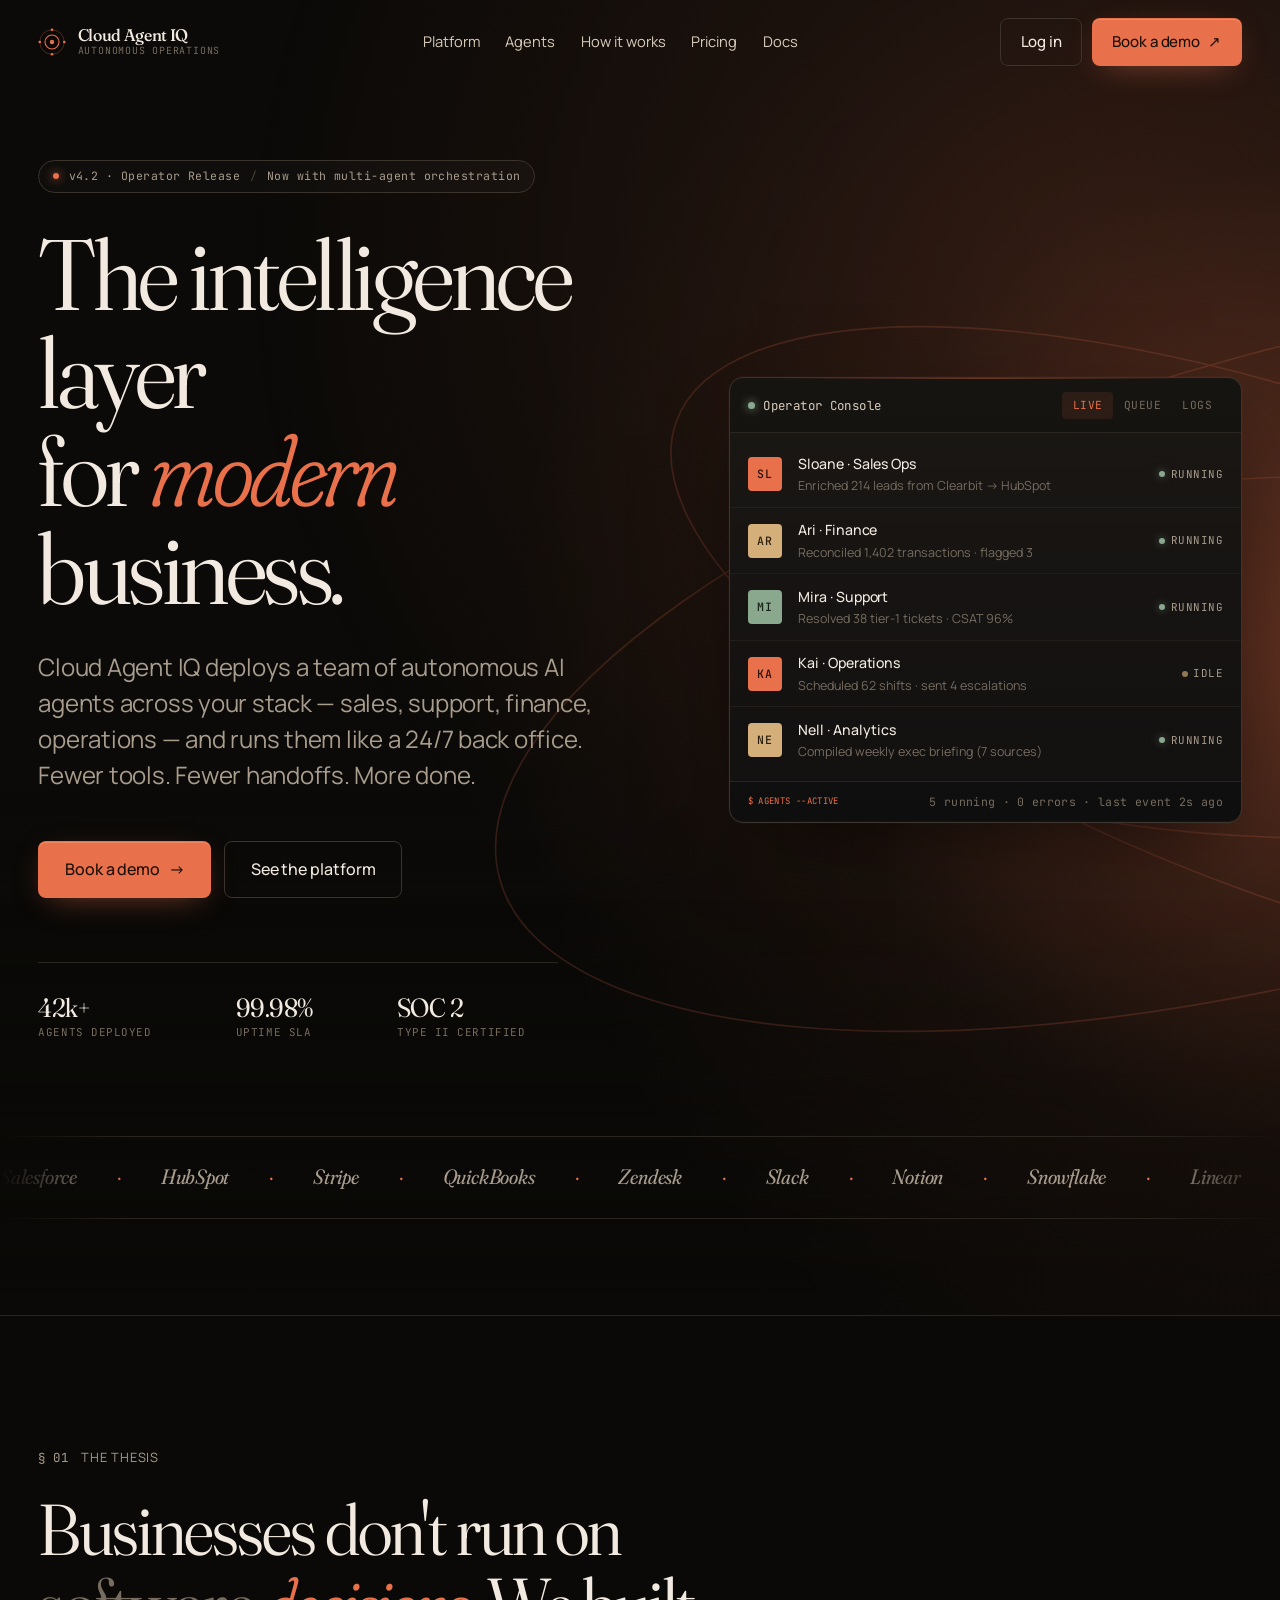
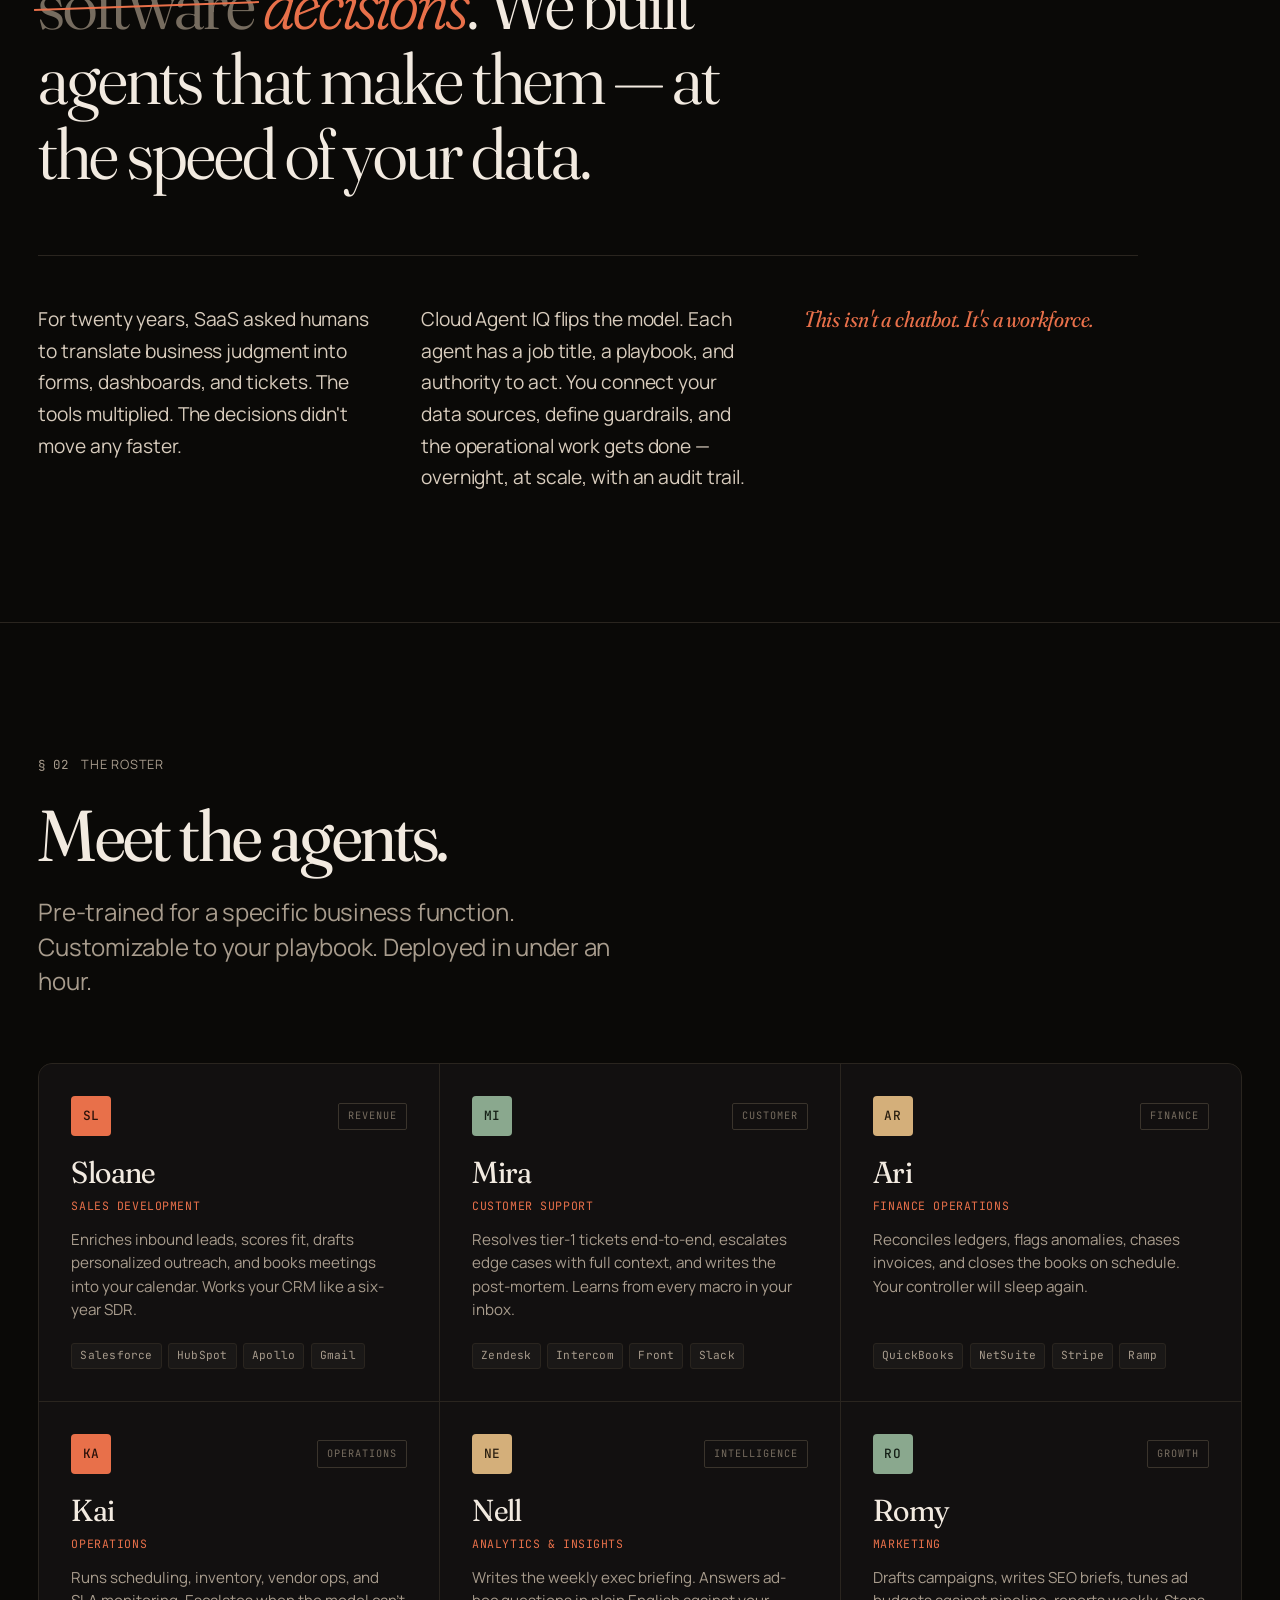
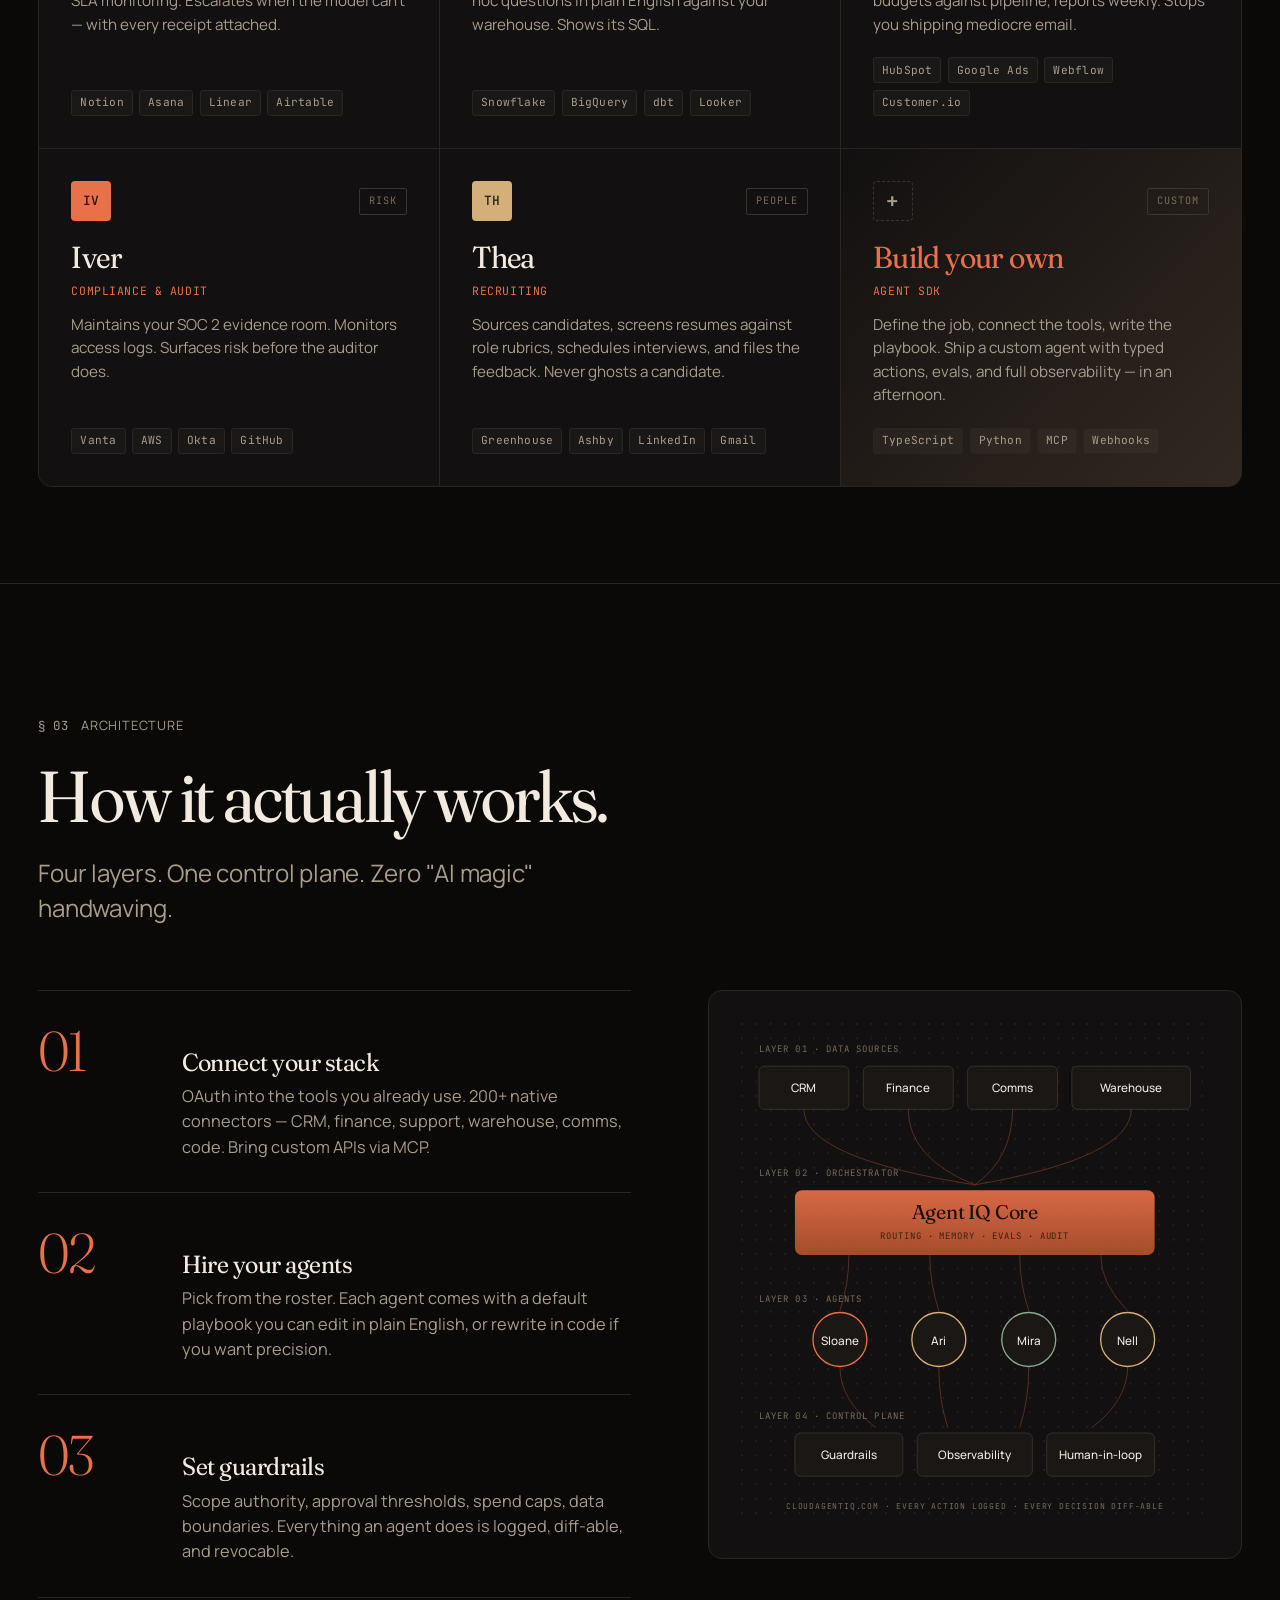
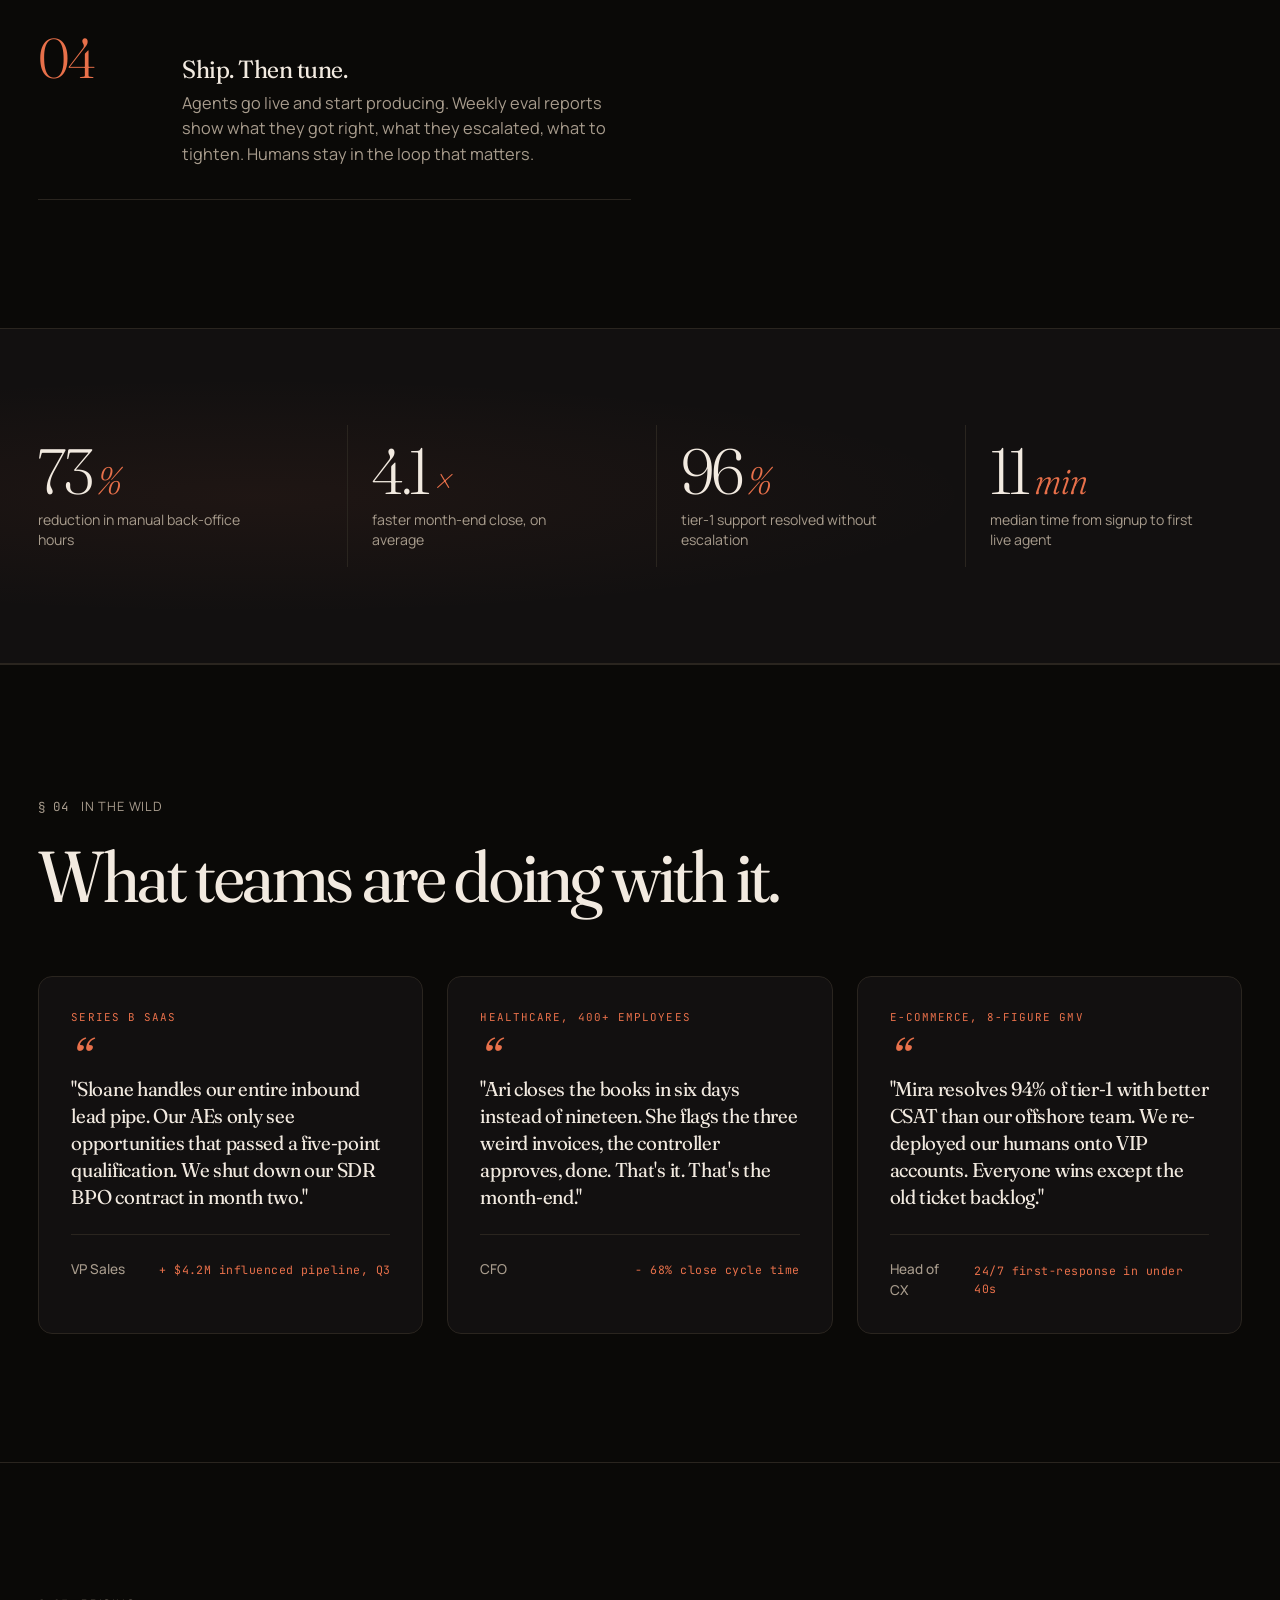
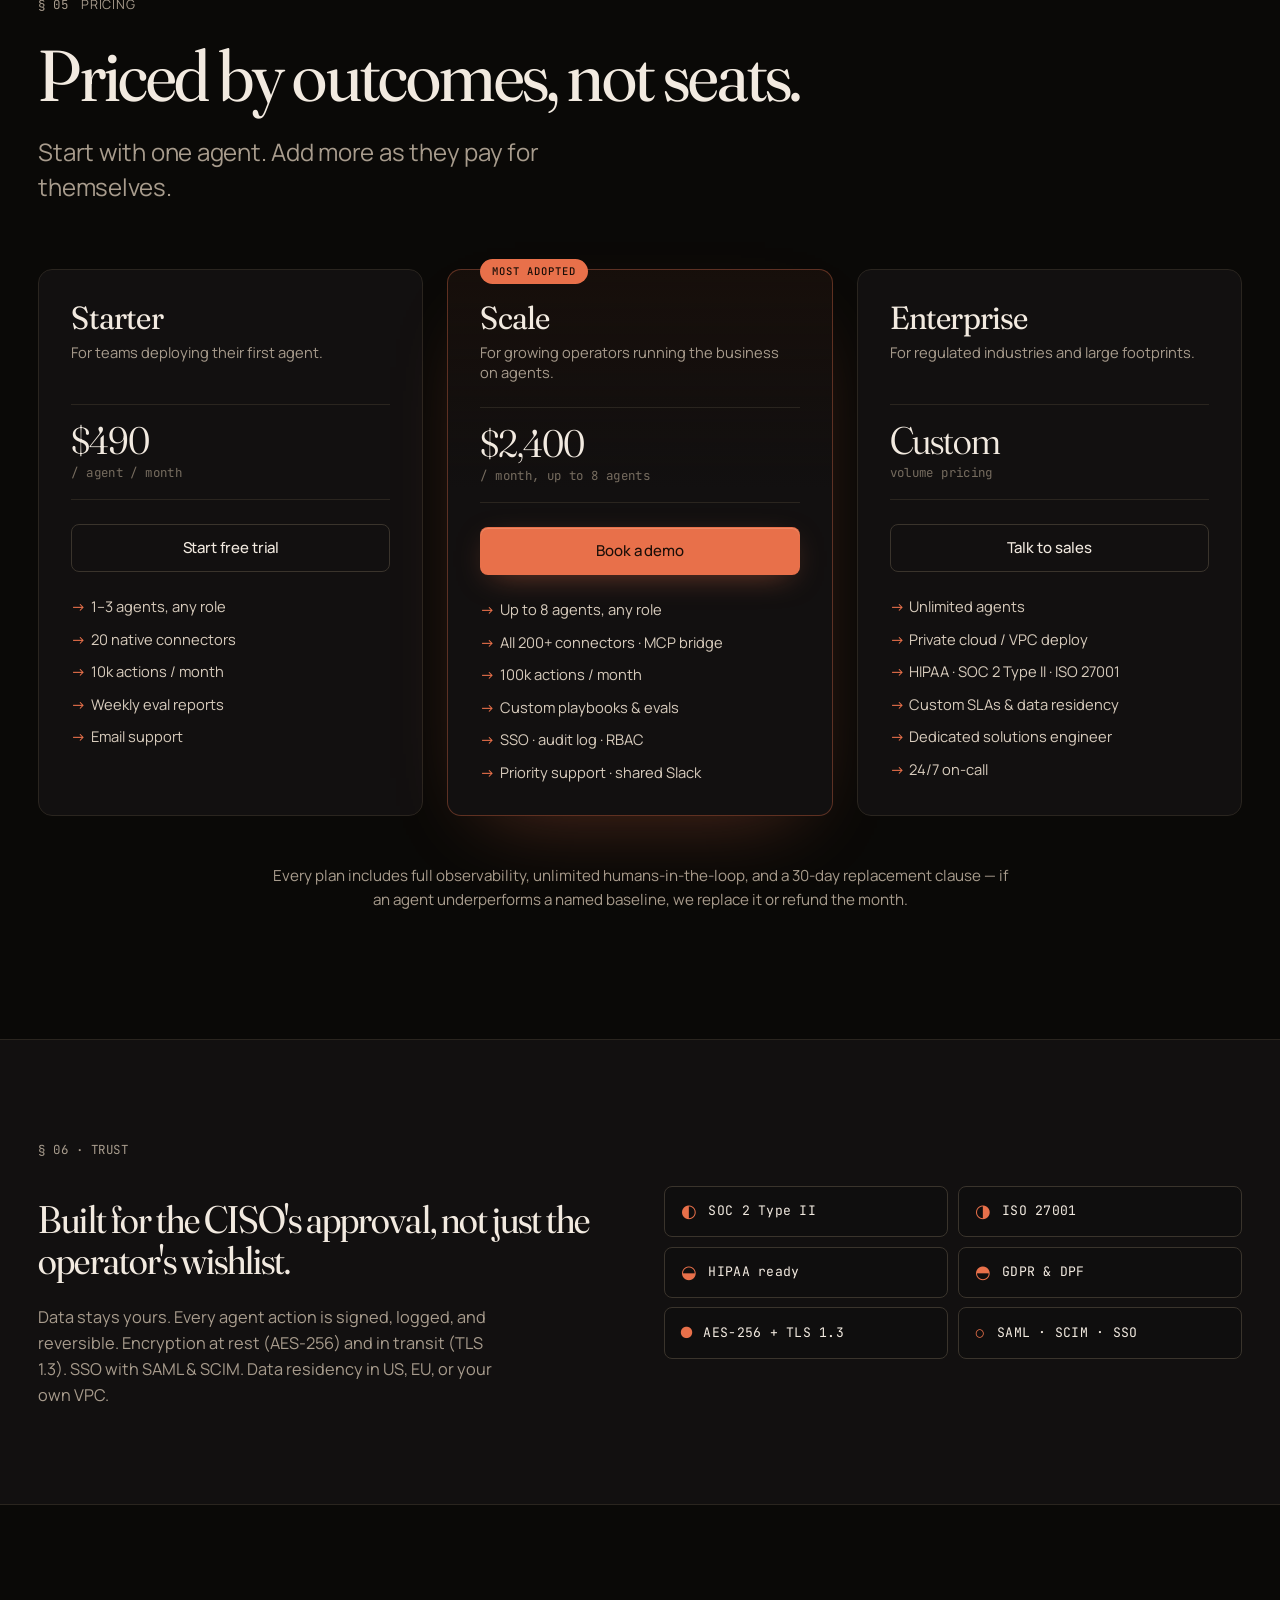
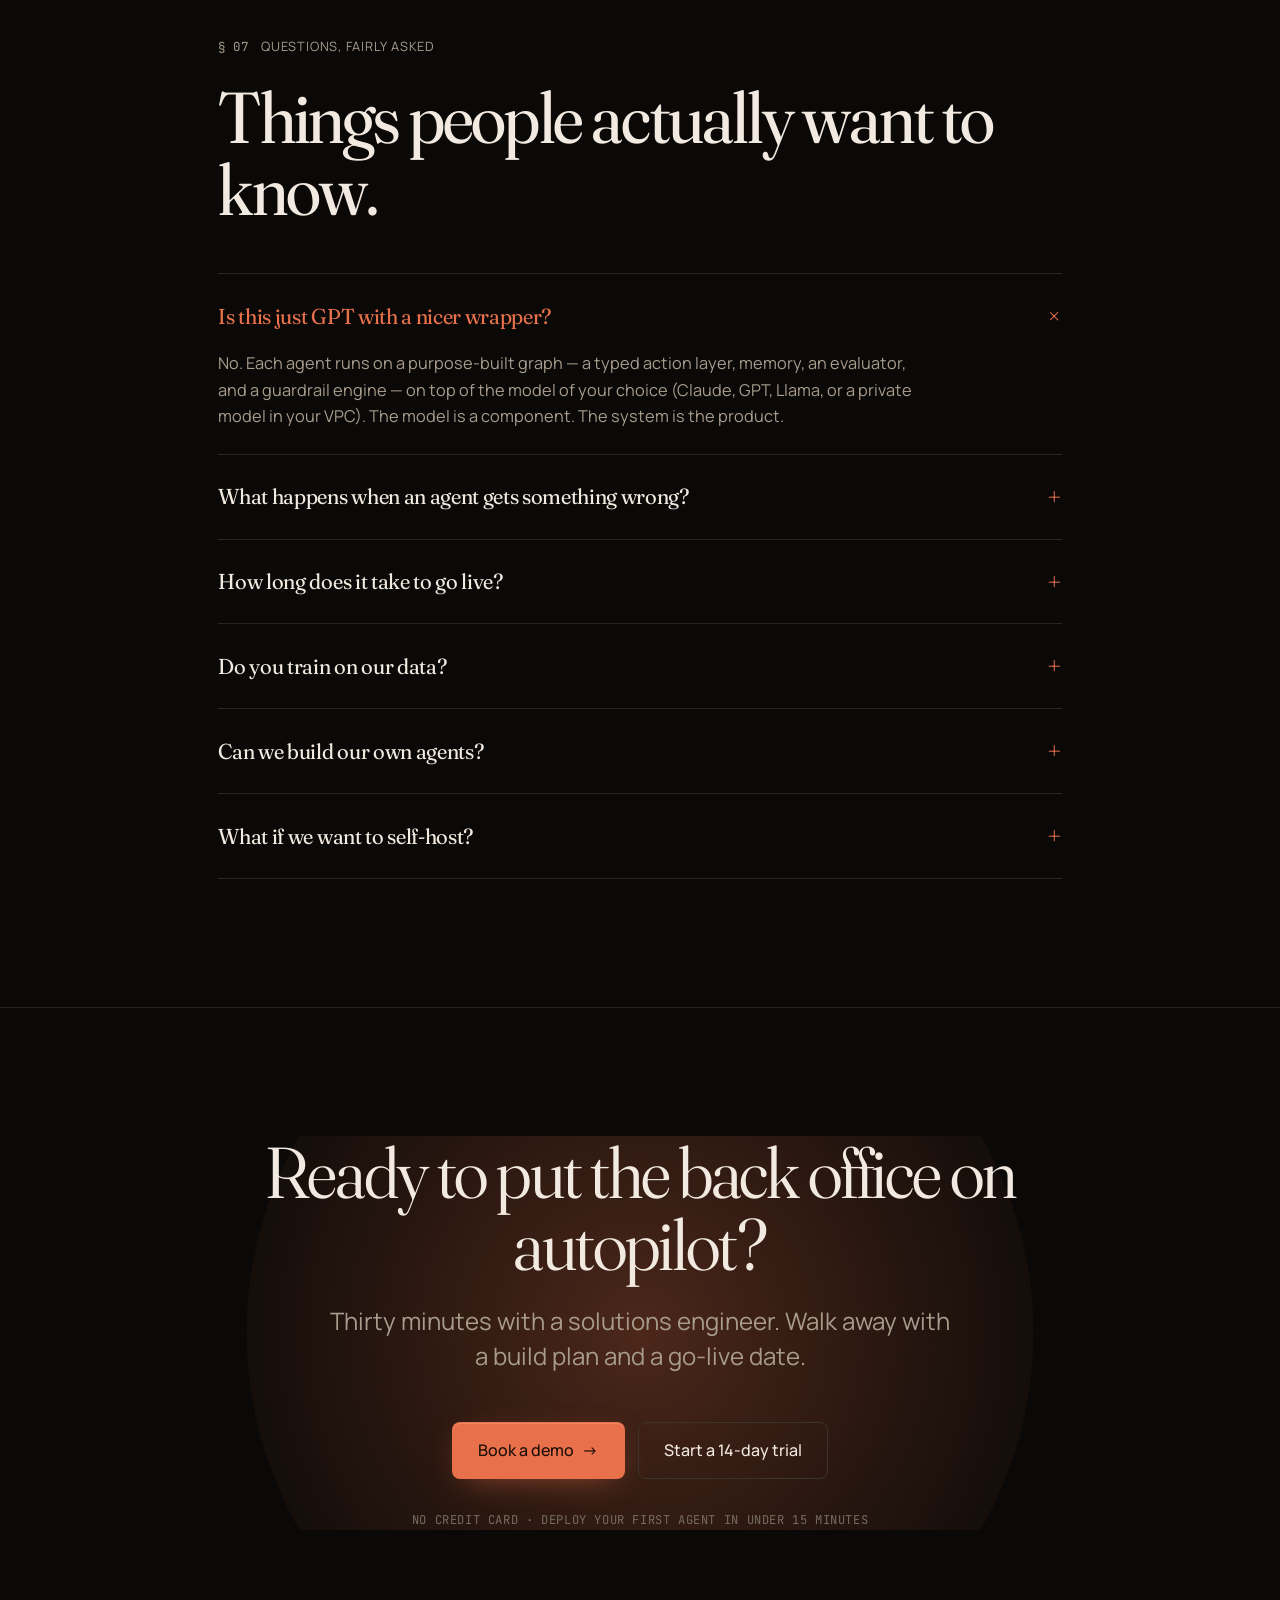
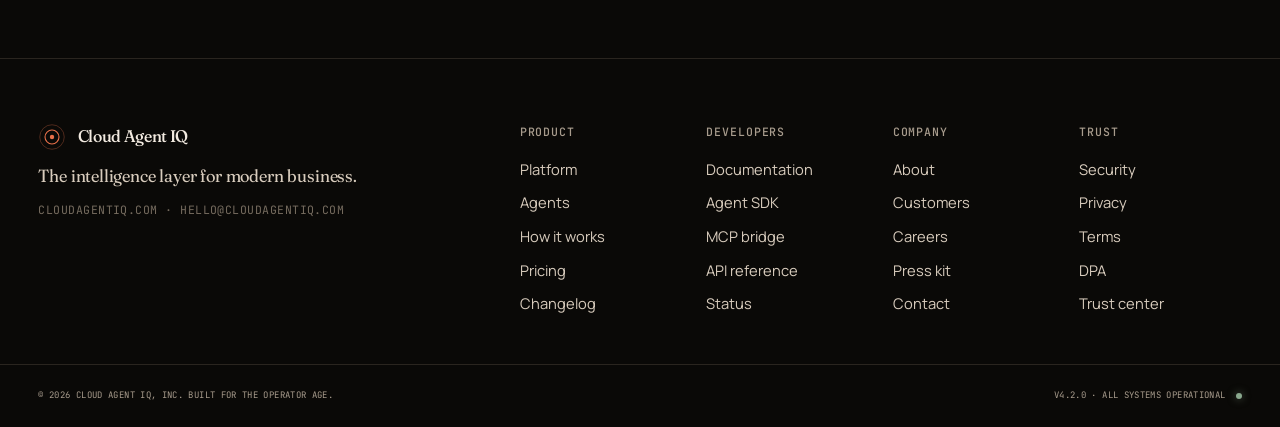
==== index.html @ ec8631f8 "feat: marketing site — hero through footer Warm editorial dark aesthetic. Fraunces + Manrope + JetBr" ====
<!DOCTYPE html>
<html lang="en">
<head>
  <meta charset="UTF-8" />
  <meta name="viewport" content="width=device-width, initial-scale=1.0" />
  <meta name="description" content="Cloud Agent IQ — Autonomous AI agents that run the operational core of modern business. Sales, support, finance, ops, and analytics, handled." />
  <meta name="theme-color" content="#0A0907" />
  <meta name="author" content="Cloud Agent IQ" />
  <meta name="robots" content="index, follow, max-snippet:-1, max-image-preview:large" />
  <link rel="canonical" href="https://cloudagentiq.com/" />
  <title>Cloud Agent IQ — The intelligence layer for modern business</title>

  <!-- Open Graph -->
  <meta property="og:type" content="website" />
  <meta property="og:site_name" content="Cloud Agent IQ" />
  <meta property="og:title" content="Cloud Agent IQ — The intelligence layer for modern business" />
  <meta property="og:description" content="Deploy a team of autonomous AI agents across your stack — sales, support, finance, operations — and run them like a 24/7 back office." />
  <meta property="og:url" content="https://cloudagentiq.com/" />
  <meta property="og:image" content="https://cloudagentiq.com/og-image.svg" />
  <meta property="og:image:width" content="1200" />
  <meta property="og:image:height" content="630" />
  <meta property="og:image:alt" content="Cloud Agent IQ — autonomous AI agents for modern business" />

  <!-- Twitter / X -->
  <meta name="twitter:card" content="summary_large_image" />
  <meta name="twitter:title" content="Cloud Agent IQ — The intelligence layer for modern business" />
  <meta name="twitter:description" content="Deploy a team of autonomous AI agents across your stack. Fewer tools. Fewer handoffs. More done." />
  <meta name="twitter:image" content="https://cloudagentiq.com/og-image.svg" />

  <!-- JSON-LD structured data -->
  <script type="application/ld+json">
  {
    "@context": "https://schema.org",
    "@type": "SoftwareApplication",
    "name": "Cloud Agent IQ",
    "applicationCategory": "BusinessApplication",
    "operatingSystem": "Cloud",
    "description": "Autonomous AI agents that run the operational core of modern business — sales, support, finance, operations, and analytics.",
    "url": "https://cloudagentiq.com/",
    "offers": [
      { "@type": "Offer", "name": "Starter", "price": "490", "priceCurrency": "USD", "description": "For teams deploying their first agent." },
      { "@type": "Offer", "name": "Scale", "price": "2400", "priceCurrency": "USD", "description": "For growing operators running the business on agents." },
      { "@type": "Offer", "name": "Enterprise", "description": "Custom pricing for regulated industries and large footprints." }
    ]
  }
  </script>

  <link rel="preconnect" href="https://fonts.googleapis.com" />
  <link rel="preconnect" href="https://fonts.gstatic.com" crossorigin />
  <link href="https://fonts.googleapis.com/css2?family=Fraunces:opsz,wght,SOFT@9..144,300..900,0..100&family=Manrope:wght@300..800&family=JetBrains+Mono:wght@400;500&display=swap" rel="stylesheet" />

  <link rel="icon" type="image/svg+xml" href="/favicon.svg" />
  <link rel="apple-touch-icon" href="/apple-touch-icon.svg" />

  <link rel="stylesheet" href="/styles.css" />
</head>
<body>
  <!-- Grain overlay for texture -->
  <div class="grain" aria-hidden="true"></div>

  <!-- Navigation -->
  <header class="nav" id="nav">
    <div class="nav-inner">
      <a class="brand" href="#top" aria-label="Cloud Agent IQ home">
        <span class="brand-mark" aria-hidden="true">
          <svg viewBox="0 0 32 32" width="28" height="28">
            <circle cx="16" cy="16" r="14" fill="none" stroke="currentColor" stroke-width="1" opacity="0.35"/>
            <circle cx="16" cy="16" r="8" fill="none" stroke="currentColor" stroke-width="1.25"/>
            <circle cx="16" cy="16" r="2.5" fill="currentColor"/>
            <circle cx="16" cy="2" r="1.5" fill="currentColor"/>
            <circle cx="30" cy="16" r="1.5" fill="currentColor"/>
            <circle cx="16" cy="30" r="1.5" fill="currentColor"/>
            <circle cx="2" cy="16" r="1.5" fill="currentColor"/>
          </svg>
        </span>
        <span class="brand-text">
          <span class="brand-name">Cloud Agent IQ</span>
          <span class="brand-sub">Autonomous Operations</span>
        </span>
      </a>
      <nav class="nav-links" aria-label="Primary">
        <a href="#platform">Platform</a>
        <a href="#agents">Agents</a>
        <a href="#how">How it works</a>
        <a href="#pricing">Pricing</a>
        <a href="#docs">Docs</a>
      </nav>
      <div class="nav-cta">
        <a href="#login" class="btn btn-ghost">Log in</a>
        <a href="#demo" class="btn btn-primary">Book a demo <span aria-hidden="true">↗</span></a>
      </div>
      <button class="nav-toggle" type="button" aria-label="Open menu" aria-expanded="false" aria-controls="mobile-menu">
        <span class="nav-toggle-bar"></span>
        <span class="nav-toggle-bar"></span>
      </button>
    </div>
    <!-- Mobile drawer -->
    <div class="mobile-menu" id="mobile-menu" hidden>
      <nav aria-label="Mobile">
        <a href="#platform">Platform</a>
        <a href="#agents">Agents</a>
        <a href="#how">How it works</a>
        <a href="#pricing">Pricing</a>
        <a href="#docs">Docs</a>
        <a href="#login">Log in</a>
      </nav>
      <a href="#demo" class="btn btn-primary btn-block btn-lg">Book a demo <span aria-hidden="true">↗</span></a>
    </div>
  </header>

  <main id="top">

    <!-- HERO -->
    <section class="hero">
      <div class="hero-bg" aria-hidden="true">
        <svg class="hero-orbits" viewBox="0 0 1200 800" preserveAspectRatio="xMidYMid slice">
          <defs>
            <radialGradient id="glow" cx="50%" cy="50%" r="50%">
              <stop offset="0%" stop-color="#E8704A" stop-opacity="0.35"/>
              <stop offset="60%" stop-color="#E8704A" stop-opacity="0.05"/>
              <stop offset="100%" stop-color="#E8704A" stop-opacity="0"/>
            </radialGradient>
          </defs>
          <circle cx="900" cy="400" r="500" fill="url(#glow)"/>
          <g stroke="#E8704A" stroke-width="1" fill="none" opacity="0.18">
            <ellipse cx="900" cy="400" rx="320" ry="110"/>
            <ellipse cx="900" cy="400" rx="420" ry="150" transform="rotate(20 900 400)"/>
            <ellipse cx="900" cy="400" rx="520" ry="190" transform="rotate(-15 900 400)"/>
          </g>
        </svg>
      </div>

      <div class="container hero-grid">
        <div class="hero-copy">
          <div class="eyebrow">
            <span class="dot"></span>
            <span>v4.2 · Operator Release</span>
            <span class="divider">/</span>
            <span>Now with multi-agent orchestration</span>
          </div>

          <h1 class="hero-title">
            The intelligence layer<br/>
            for <em>modern</em> business.
          </h1>

          <p class="hero-lede">
            Cloud Agent IQ deploys a team of autonomous AI agents across your stack — sales, support, finance, operations — and runs them like a 24/7 back office. Fewer tools. Fewer handoffs. More done.
          </p>

          <div class="hero-cta">
            <a href="#demo" class="btn btn-primary btn-lg">
              Book a demo
              <span class="arrow" aria-hidden="true">→</span>
            </a>
            <a href="#platform" class="btn btn-ghost btn-lg">
              See the platform
            </a>
          </div>

          <div class="hero-meta">
            <div class="meta-item">
              <span class="meta-num">42k+</span>
              <span class="meta-label">agents deployed</span>
            </div>
            <div class="meta-item">
              <span class="meta-num">99.98%</span>
              <span class="meta-label">uptime SLA</span>
            </div>
            <div class="meta-item">
              <span class="meta-num">SOC&nbsp;2</span>
              <span class="meta-label">Type II certified</span>
            </div>
          </div>
        </div>

        <!-- Hero Widget: Live agent panel -->
        <aside class="hero-panel" aria-label="Live agent status">
          <div class="panel-header">
            <div class="panel-title">
              <span class="pulse"></span>
              Operator Console
            </div>
            <div class="panel-tabs">
              <span class="tab active">Live</span>
              <span class="tab">Queue</span>
              <span class="tab">Logs</span>
            </div>
          </div>

          <div class="panel-body">
            <div class="agent-row" style="--i:0">
              <div class="agent-mark" data-color="ember">SL</div>
              <div class="agent-info">
                <div class="agent-name">Sloane · Sales Ops</div>
                <div class="agent-action">Enriched 214 leads from Clearbit → HubSpot</div>
              </div>
              <div class="agent-status">
                <span class="status-dot running"></span>
                <span class="status-text">running</span>
              </div>
            </div>

            <div class="agent-row" style="--i:1">
              <div class="agent-mark" data-color="gold">AR</div>
              <div class="agent-info">
                <div class="agent-name">Ari · Finance</div>
                <div class="agent-action">Reconciled 1,402 transactions · flagged 3</div>
              </div>
              <div class="agent-status">
                <span class="status-dot running"></span>
                <span class="status-text">running</span>
              </div>
            </div>

            <div class="agent-row" style="--i:2">
              <div class="agent-mark" data-color="sage">MI</div>
              <div class="agent-info">
                <div class="agent-name">Mira · Support</div>
                <div class="agent-action">Resolved 38 tier-1 tickets · CSAT 96%</div>
              </div>
              <div class="agent-status">
                <span class="status-dot running"></span>
                <span class="status-text">running</span>
              </div>
            </div>

            <div class="agent-row" style="--i:3">
              <div class="agent-mark" data-color="ember">KA</div>
              <div class="agent-info">
                <div class="agent-name">Kai · Operations</div>
                <div class="agent-action">Scheduled 62 shifts · sent 4 escalations</div>
              </div>
              <div class="agent-status">
                <span class="status-dot idle"></span>
                <span class="status-text">idle</span>
              </div>
            </div>

            <div class="agent-row" style="--i:4">
              <div class="agent-mark" data-color="gold">NE</div>
              <div class="agent-info">
                <div class="agent-name">Nell · Analytics</div>
                <div class="agent-action">Compiled weekly exec briefing (7 sources)</div>
              </div>
              <div class="agent-status">
                <span class="status-dot running"></span>
                <span class="status-text">running</span>
              </div>
            </div>
          </div>

          <div class="panel-footer">
            <span class="mono">$ agents --active</span>
            <span class="panel-count">5 running · 0 errors · last event 2s ago</span>
          </div>
        </aside>
      </div>

      <div class="marquee" aria-hidden="true">
        <div class="marquee-track">
          <span>Salesforce</span><span>·</span>
          <span>HubSpot</span><span>·</span>
          <span>Stripe</span><span>·</span>
          <span>QuickBooks</span><span>·</span>
          <span>Zendesk</span><span>·</span>
          <span>Slack</span><span>·</span>
          <span>Notion</span><span>·</span>
          <span>Snowflake</span><span>·</span>
          <span>Linear</span><span>·</span>
          <span>NetSuite</span><span>·</span>
          <span>Gmail</span><span>·</span>
          <span>Workday</span><span>·</span>
          <span>GitHub</span><span>·</span>
          <span>Shopify</span><span>·</span>
          <!-- duplicate for seamless loop -->
          <span>Salesforce</span><span>·</span>
          <span>HubSpot</span><span>·</span>
          <span>Stripe</span><span>·</span>
          <span>QuickBooks</span><span>·</span>
          <span>Zendesk</span><span>·</span>
          <span>Slack</span><span>·</span>
          <span>Notion</span><span>·</span>
          <span>Snowflake</span><span>·</span>
          <span>Linear</span><span>·</span>
          <span>NetSuite</span><span>·</span>
          <span>Gmail</span><span>·</span>
          <span>Workday</span><span>·</span>
          <span>GitHub</span><span>·</span>
          <span>Shopify</span><span>·</span>
        </div>
      </div>
    </section>

    <!-- EDITORIAL STATEMENT -->
    <section class="statement" id="platform">
      <div class="container">
        <div class="section-mark">
          <span class="mono">§ 01</span>
          <span class="section-label">The thesis</span>
        </div>
        <h2 class="statement-title">
          Businesses don't run on <span class="strike">software</span> <em>decisions</em>.
          We built agents that make them — at the speed of your data.
        </h2>
        <div class="statement-grid">
          <p>
            For twenty years, SaaS asked humans to translate business judgment into forms, dashboards, and tickets. The tools multiplied. The decisions didn't move any faster.
          </p>
          <p>
            Cloud Agent IQ flips the model. Each agent has a job title, a playbook, and authority to act. You connect your data sources, define guardrails, and the operational work gets done — overnight, at scale, with an audit trail.
          </p>
          <p>
            This isn't a chatbot. It's a workforce.
          </p>
        </div>
      </div>
    </section>

    <!-- AGENTS GRID -->
    <section class="agents" id="agents">
      <div class="container">
        <div class="section-head">
          <div class="section-mark">
            <span class="mono">§ 02</span>
            <span class="section-label">The roster</span>
          </div>
          <h2 class="section-title">Meet the agents.</h2>
          <p class="section-lede">Pre-trained for a specific business function. Customizable to your playbook. Deployed in under an hour.</p>
        </div>

        <div class="agent-grid">

          <article class="agent-card" data-role="sales">
            <div class="card-head">
              <span class="card-mark ember">SL</span>
              <span class="card-tag">Revenue</span>
            </div>
            <h3>Sloane</h3>
            <p class="card-role">Sales Development</p>
            <p class="card-desc">Enriches inbound leads, scores fit, drafts personalized outreach, and books meetings into your calendar. Works your CRM like a six-year SDR.</p>
            <ul class="card-stack">
              <li>Salesforce</li><li>HubSpot</li><li>Apollo</li><li>Gmail</li>
            </ul>
          </article>

          <article class="agent-card" data-role="support">
            <div class="card-head">
              <span class="card-mark sage">MI</span>
              <span class="card-tag">Customer</span>
            </div>
            <h3>Mira</h3>
            <p class="card-role">Customer Support</p>
            <p class="card-desc">Resolves tier-1 tickets end-to-end, escalates edge cases with full context, and writes the post-mortem. Learns from every macro in your inbox.</p>
            <ul class="card-stack">
              <li>Zendesk</li><li>Intercom</li><li>Front</li><li>Slack</li>
            </ul>
          </article>

          <article class="agent-card" data-role="finance">
            <div class="card-head">
              <span class="card-mark gold">AR</span>
              <span class="card-tag">Finance</span>
            </div>
            <h3>Ari</h3>
            <p class="card-role">Finance Operations</p>
            <p class="card-desc">Reconciles ledgers, flags anomalies, chases invoices, and closes the books on schedule. Your controller will sleep again.</p>
            <ul class="card-stack">
              <li>QuickBooks</li><li>NetSuite</li><li>Stripe</li><li>Ramp</li>
            </ul>
          </article>

          <article class="agent-card" data-role="ops">
            <div class="card-head">
              <span class="card-mark ember">KA</span>
              <span class="card-tag">Operations</span>
            </div>
            <h3>Kai</h3>
            <p class="card-role">Operations</p>
            <p class="card-desc">Runs scheduling, inventory, vendor ops, and SLA monitoring. Escalates when the model can't — with every receipt attached.</p>
            <ul class="card-stack">
              <li>Notion</li><li>Asana</li><li>Linear</li><li>Airtable</li>
            </ul>
          </article>

          <article class="agent-card" data-role="analytics">
            <div class="card-head">
              <span class="card-mark gold">NE</span>
              <span class="card-tag">Intelligence</span>
            </div>
            <h3>Nell</h3>
            <p class="card-role">Analytics & Insights</p>
            <p class="card-desc">Writes the weekly exec briefing. Answers ad-hoc questions in plain English against your warehouse. Shows its SQL.</p>
            <ul class="card-stack">
              <li>Snowflake</li><li>BigQuery</li><li>dbt</li><li>Looker</li>
            </ul>
          </article>

          <article class="agent-card" data-role="marketing">
            <div class="card-head">
              <span class="card-mark sage">RO</span>
              <span class="card-tag">Growth</span>
            </div>
            <h3>Romy</h3>
            <p class="card-role">Marketing</p>
            <p class="card-desc">Drafts campaigns, writes SEO briefs, tunes ad budgets against pipeline, reports weekly. Stops you shipping mediocre email.</p>
            <ul class="card-stack">
              <li>HubSpot</li><li>Google Ads</li><li>Webflow</li><li>Customer.io</li>
            </ul>
          </article>

          <article class="agent-card" data-role="compliance">
            <div class="card-head">
              <span class="card-mark ember">IV</span>
              <span class="card-tag">Risk</span>
            </div>
            <h3>Iver</h3>
            <p class="card-role">Compliance & Audit</p>
            <p class="card-desc">Maintains your SOC 2 evidence room. Monitors access logs. Surfaces risk before the auditor does.</p>
            <ul class="card-stack">
              <li>Vanta</li><li>AWS</li><li>Okta</li><li>GitHub</li>
            </ul>
          </article>

          <article class="agent-card" data-role="recruiting">
            <div class="card-head">
              <span class="card-mark gold">TH</span>
              <span class="card-tag">People</span>
            </div>
            <h3>Thea</h3>
            <p class="card-role">Recruiting</p>
            <p class="card-desc">Sources candidates, screens resumes against role rubrics, schedules interviews, and files the feedback. Never ghosts a candidate.</p>
            <ul class="card-stack">
              <li>Greenhouse</li><li>Ashby</li><li>LinkedIn</li><li>Gmail</li>
            </ul>
          </article>

          <article class="agent-card agent-card-custom">
            <div class="card-head">
              <span class="card-mark custom">+</span>
              <span class="card-tag">Custom</span>
            </div>
            <h3>Build your own</h3>
            <p class="card-role">Agent SDK</p>
            <p class="card-desc">Define the job, connect the tools, write the playbook. Ship a custom agent with typed actions, evals, and full observability — in an afternoon.</p>
            <ul class="card-stack">
              <li>TypeScript</li><li>Python</li><li>MCP</li><li>Webhooks</li>
            </ul>
          </article>

        </div>
      </div>
    </section>

    <!-- HOW IT WORKS -->
    <section class="how" id="how">
      <div class="container">
        <div class="section-head">
          <div class="section-mark">
            <span class="mono">§ 03</span>
            <span class="section-label">Architecture</span>
          </div>
          <h2 class="section-title">How it actually works.</h2>
          <p class="section-lede">Four layers. One control plane. Zero "AI magic" handwaving.</p>
        </div>

        <div class="how-layout">

          <ol class="how-steps">
            <li class="step" data-step="01">
              <div class="step-num">01</div>
              <div class="step-body">
                <h3>Connect your stack</h3>
                <p>OAuth into the tools you already use. 200+ native connectors — CRM, finance, support, warehouse, comms, code. Bring custom APIs via MCP.</p>
              </div>
            </li>
            <li class="step" data-step="02">
              <div class="step-num">02</div>
              <div class="step-body">
                <h3>Hire your agents</h3>
                <p>Pick from the roster. Each agent comes with a default playbook you can edit in plain English, or rewrite in code if you want precision.</p>
              </div>
            </li>
            <li class="step" data-step="03">
              <div class="step-num">03</div>
              <div class="step-body">
                <h3>Set guardrails</h3>
                <p>Scope authority, approval thresholds, spend caps, data boundaries. Everything an agent does is logged, diff-able, and revocable.</p>
              </div>
            </li>
            <li class="step" data-step="04">
              <div class="step-num">04</div>
              <div class="step-body">
                <h3>Ship. Then tune.</h3>
                <p>Agents go live and start producing. Weekly eval reports show what they got right, what they escalated, what to tighten. Humans stay in the loop that matters.</p>
              </div>
            </li>
          </ol>

          <!-- Architecture diagram -->
          <figure class="arch-diagram" aria-label="Cloud Agent IQ architecture diagram">
            <svg viewBox="0 0 520 560" xmlns="http://www.w3.org/2000/svg">
              <defs>
                <pattern id="dots" x="0" y="0" width="16" height="16" patternUnits="userSpaceOnUse">
                  <circle cx="1" cy="1" r="1" fill="#E8704A" opacity="0.18"/>
                </pattern>
                <linearGradient id="coreGrad" x1="0" x2="0" y1="0" y2="1">
                  <stop offset="0%" stop-color="#E8704A"/>
                  <stop offset="100%" stop-color="#B2512E"/>
                </linearGradient>
              </defs>
              <rect width="520" height="560" fill="url(#dots)"/>

              <!-- Layer: Data sources (top) -->
              <g class="arch-layer">
                <text x="20" y="32" class="arch-label">LAYER 01 · DATA SOURCES</text>
                <g class="arch-node"><rect x="20" y="48" width="100" height="48" rx="6"/><text x="70" y="77" class="arch-node-text">CRM</text></g>
                <g class="arch-node"><rect x="136" y="48" width="100" height="48" rx="6"/><text x="186" y="77" class="arch-node-text">Finance</text></g>
                <g class="arch-node"><rect x="252" y="48" width="100" height="48" rx="6"/><text x="302" y="77" class="arch-node-text">Comms</text></g>
                <g class="arch-node"><rect x="368" y="48" width="132" height="48" rx="6"/><text x="434" y="77" class="arch-node-text">Warehouse</text></g>
              </g>

              <!-- Connecting lines to orchestrator -->
              <g stroke="#E8704A" stroke-width="1" fill="none" opacity="0.35">
                <path d="M70 96 Q70 150 260 180"/>
                <path d="M186 96 Q186 150 260 180"/>
                <path d="M302 96 Q302 150 260 180"/>
                <path d="M434 96 Q434 150 260 180"/>
              </g>

              <!-- Layer: Orchestrator -->
              <g class="arch-layer">
                <text x="20" y="170" class="arch-label">LAYER 02 · ORCHESTRATOR</text>
                <rect x="60" y="186" width="400" height="72" rx="8" fill="url(#coreGrad)" opacity="0.92"/>
                <text x="260" y="218" class="arch-core-title">Agent IQ Core</text>
                <text x="260" y="240" class="arch-core-sub">routing · memory · evals · audit</text>
              </g>

              <!-- Connecting lines to agents -->
              <g stroke="#E8704A" stroke-width="1" fill="none" opacity="0.35">
                <path d="M120 258 Q120 290 110 320"/>
                <path d="M210 258 Q210 290 220 320"/>
                <path d="M310 258 Q310 290 320 320"/>
                <path d="M400 258 Q400 290 430 320"/>
              </g>

              <!-- Layer: Agents -->
              <g class="arch-layer">
                <text x="20" y="310" class="arch-label">LAYER 03 · AGENTS</text>
                <g class="arch-agent" data-i="0"><circle cx="110" cy="352" r="30"/><text x="110" y="358" class="arch-node-text">Sloane</text></g>
                <g class="arch-agent" data-i="1"><circle cx="220" cy="352" r="30"/><text x="220" y="358" class="arch-node-text">Ari</text></g>
                <g class="arch-agent" data-i="2"><circle cx="320" cy="352" r="30"/><text x="320" y="358" class="arch-node-text">Mira</text></g>
                <g class="arch-agent" data-i="3"><circle cx="430" cy="352" r="30"/><text x="430" y="358" class="arch-node-text">Nell</text></g>
              </g>

              <!-- Connecting lines to control plane -->
              <g stroke="#E8704A" stroke-width="1" fill="none" opacity="0.35">
                <path d="M110 382 Q110 420 150 450"/>
                <path d="M220 382 Q220 420 230 450"/>
                <path d="M320 382 Q320 420 310 450"/>
                <path d="M430 382 Q430 420 390 450"/>
              </g>

              <!-- Layer: Control plane -->
              <g class="arch-layer">
                <text x="20" y="440" class="arch-label">LAYER 04 · CONTROL PLANE</text>
                <rect x="60" y="456" width="120" height="48" rx="6" class="arch-ctrl"/><text x="120" y="485" class="arch-node-text">Guardrails</text>
                <rect x="196" y="456" width="128" height="48" rx="6" class="arch-ctrl"/><text x="260" y="485" class="arch-node-text">Observability</text>
                <rect x="340" y="456" width="120" height="48" rx="6" class="arch-ctrl"/><text x="400" y="485" class="arch-node-text">Human-in-loop</text>
              </g>

              <text x="260" y="540" class="arch-caption">cloudagentiq.com · every action logged · every decision diff-able</text>
            </svg>
          </figure>
        </div>
      </div>
    </section>

    <!-- METRICS BAND -->
    <section class="metrics">
      <div class="container">
        <div class="metrics-grid">
          <div class="metric">
            <div class="metric-value">
              <span class="metric-num" data-count="73">73</span>
              <span class="metric-unit">%</span>
            </div>
            <div class="metric-label">reduction in manual back-office hours</div>
          </div>
          <div class="metric">
            <div class="metric-value">
              <span class="metric-num" data-count="4.1">4.1</span>
              <span class="metric-unit">×</span>
            </div>
            <div class="metric-label">faster month-end close, on average</div>
          </div>
          <div class="metric">
            <div class="metric-value">
              <span class="metric-num" data-count="96">96</span>
              <span class="metric-unit">%</span>
            </div>
            <div class="metric-label">tier-1 support resolved without escalation</div>
          </div>
          <div class="metric">
            <div class="metric-value">
              <span class="metric-num" data-count="11">11</span>
              <span class="metric-unit">min</span>
            </div>
            <div class="metric-label">median time from signup to first live agent</div>
          </div>
        </div>
      </div>
    </section>

    <!-- USE CASES -->
    <section class="cases">
      <div class="container">
        <div class="section-head">
          <div class="section-mark">
            <span class="mono">§ 04</span>
            <span class="section-label">In the wild</span>
          </div>
          <h2 class="section-title">What teams are doing with it.</h2>
        </div>

        <div class="cases-grid">
          <article class="case-card">
            <div class="case-industry">Series B SaaS</div>
            <blockquote>
              "Sloane handles our entire inbound lead pipe. Our AEs only see opportunities that passed a five-point qualification. We shut down our SDR BPO contract in month two."
            </blockquote>
            <div class="case-attribution">
              <span class="case-role">VP Sales</span>
              <span class="case-result">+ $4.2M influenced pipeline, Q3</span>
            </div>
          </article>

          <article class="case-card">
            <div class="case-industry">Healthcare, 400+ employees</div>
            <blockquote>
              "Ari closes the books in six days instead of nineteen. She flags the three weird invoices, the controller approves, done. That's it. That's the month-end."
            </blockquote>
            <div class="case-attribution">
              <span class="case-role">CFO</span>
              <span class="case-result">− 68% close cycle time</span>
            </div>
          </article>

          <article class="case-card">
            <div class="case-industry">E-commerce, 8-figure GMV</div>
            <blockquote>
              "Mira resolves 94% of tier-1 with better CSAT than our offshore team. We re-deployed our humans onto VIP accounts. Everyone wins except the old ticket backlog."
            </blockquote>
            <div class="case-attribution">
              <span class="case-role">Head of CX</span>
              <span class="case-result">24/7 first-response in under 40s</span>
            </div>
          </article>
        </div>
      </div>
    </section>

    <!-- PRICING -->
    <section class="pricing" id="pricing">
      <div class="container">
        <div class="section-head">
          <div class="section-mark">
            <span class="mono">§ 05</span>
            <span class="section-label">Pricing</span>
          </div>
          <h2 class="section-title">Priced by outcomes, not seats.</h2>
          <p class="section-lede">Start with one agent. Add more as they pay for themselves.</p>
        </div>

        <div class="pricing-grid">

          <article class="tier">
            <header class="tier-head">
              <h3 class="tier-name">Starter</h3>
              <p class="tier-for">For teams deploying their first agent.</p>
            </header>
            <div class="tier-price">
              <span class="price-num">$490</span>
              <span class="price-unit">/ agent / month</span>
            </div>
            <a href="#demo" class="btn btn-outline btn-block">Start free trial</a>
            <ul class="tier-features">
              <li>1–3 agents, any role</li>
              <li>20 native connectors</li>
              <li>10k actions / month</li>
              <li>Weekly eval reports</li>
              <li>Email support</li>
            </ul>
          </article>

          <article class="tier tier-featured">
            <div class="tier-badge">Most adopted</div>
            <header class="tier-head">
              <h3 class="tier-name">Scale</h3>
              <p class="tier-for">For growing operators running the business on agents.</p>
            </header>
            <div class="tier-price">
              <span class="price-num">$2,400</span>
              <span class="price-unit">/ month, up to 8 agents</span>
            </div>
            <a href="#demo" class="btn btn-primary btn-block">Book a demo</a>
            <ul class="tier-features">
              <li>Up to 8 agents, any role</li>
              <li>All 200+ connectors · MCP bridge</li>
              <li>100k actions / month</li>
              <li>Custom playbooks & evals</li>
              <li>SSO · audit log · RBAC</li>
              <li>Priority support · shared Slack</li>
            </ul>
          </article>

          <article class="tier">
            <header class="tier-head">
              <h3 class="tier-name">Enterprise</h3>
              <p class="tier-for">For regulated industries and large footprints.</p>
            </header>
            <div class="tier-price">
              <span class="price-num">Custom</span>
              <span class="price-unit">volume pricing</span>
            </div>
            <a href="#demo" class="btn btn-outline btn-block">Talk to sales</a>
            <ul class="tier-features">
              <li>Unlimited agents</li>
              <li>Private cloud / VPC deploy</li>
              <li>HIPAA · SOC 2 Type II · ISO 27001</li>
              <li>Custom SLAs & data residency</li>
              <li>Dedicated solutions engineer</li>
              <li>24/7 on-call</li>
            </ul>
          </article>

        </div>

        <p class="pricing-foot">
          Every plan includes full observability, unlimited humans-in-the-loop, and a 30-day replacement clause — if an agent underperforms a named baseline, we replace it or refund the month.
        </p>
      </div>
    </section>

    <!-- SECURITY STRIP -->
    <section class="security">
      <div class="container">
        <div class="security-grid">
          <div class="security-copy">
            <span class="mono section-mark-single">§ 06 · Trust</span>
            <h2>Built for the CISO's approval, not just the operator's wishlist.</h2>
            <p>Data stays yours. Every agent action is signed, logged, and reversible. Encryption at rest (AES-256) and in transit (TLS 1.3). SSO with SAML &amp; SCIM. Data residency in US, EU, or your own VPC.</p>
          </div>
          <ul class="badges">
            <li><span class="badge-mark">◐</span>SOC 2 Type II</li>
            <li><span class="badge-mark">◑</span>ISO 27001</li>
            <li><span class="badge-mark">◒</span>HIPAA ready</li>
            <li><span class="badge-mark">◓</span>GDPR &amp; DPF</li>
            <li><span class="badge-mark">●</span>AES-256 + TLS 1.3</li>
            <li><span class="badge-mark">○</span>SAML · SCIM · SSO</li>
          </ul>
        </div>
      </div>
    </section>

    <!-- FAQ -->
    <section class="faq">
      <div class="container faq-container">
        <div class="section-mark">
          <span class="mono">§ 07</span>
          <span class="section-label">Questions, fairly asked</span>
        </div>
        <h2 class="section-title">Things people actually want to know.</h2>

        <div class="faq-list">
          <details class="faq-item" open>
            <summary>Is this just GPT with a nicer wrapper?</summary>
            <p>No. Each agent runs on a purpose-built graph — a typed action layer, memory, an evaluator, and a guardrail engine — on top of the model of your choice (Claude, GPT, Llama, or a private model in your VPC). The model is a component. The system is the product.</p>
          </details>
          <details class="faq-item">
            <summary>What happens when an agent gets something wrong?</summary>
            <p>Three things. It escalates with full context to the human owner you designated. It files the miss in the weekly eval report. And — depending on severity — it can auto-rollback its own action via a signed reversal. Every action is designed to be undoable.</p>
          </details>
          <details class="faq-item">
            <summary>How long does it take to go live?</summary>
            <p>Median is 11 minutes for a single agent on our default playbook. Complex deployments (VPC, custom connectors, multi-agent workflows) typically take 2–6 weeks with our solutions team.</p>
          </details>
          <details class="faq-item">
            <summary>Do you train on our data?</summary>
            <p>Never. Your data stays in your tenant, encrypted with keys you control. We do not train foundation models on customer data, ever. You can review the DPA in the security portal.</p>
          </details>
          <details class="faq-item">
            <summary>Can we build our own agents?</summary>
            <p>Yes. The Agent SDK (TypeScript and Python) lets you define typed actions, connect arbitrary tools via MCP, and ship a custom agent with the same observability and guardrails as our first-party roster.</p>
          </details>
          <details class="faq-item">
            <summary>What if we want to self-host?</summary>
            <p>The Enterprise tier supports private cloud deployments into your AWS, GCP, or Azure account. The control plane runs entirely on your infrastructure; model traffic routes to the provider of your choice.</p>
          </details>
        </div>
      </div>
    </section>

    <!-- CTA -->
    <section class="cta" id="demo">
      <div class="container cta-inner">
        <div class="cta-bg" aria-hidden="true">
          <svg viewBox="0 0 1200 400" preserveAspectRatio="xMidYMid slice">
            <defs>
              <radialGradient id="ctaGlow" cx="50%" cy="50%" r="60%">
                <stop offset="0%" stop-color="#E8704A" stop-opacity="0.5"/>
                <stop offset="100%" stop-color="#E8704A" stop-opacity="0"/>
              </radialGradient>
            </defs>
            <circle cx="600" cy="200" r="400" fill="url(#ctaGlow)"/>
          </svg>
        </div>
        <h2 class="cta-title">Ready to put the back office on autopilot?</h2>
        <p class="cta-lede">Thirty minutes with a solutions engineer. Walk away with a build plan and a go-live date.</p>
        <div class="cta-actions">
          <a href="#book" class="btn btn-primary btn-lg">
            Book a demo
            <span class="arrow" aria-hidden="true">→</span>
          </a>
          <a href="#trial" class="btn btn-ghost btn-lg">
            Start a 14-day trial
          </a>
        </div>
        <p class="cta-foot mono">no credit card · deploy your first agent in under 15 minutes</p>
      </div>
    </section>

  </main>

  <footer class="footer">
    <div class="container footer-inner">
      <div class="footer-brand">
        <div class="brand">
          <span class="brand-mark" aria-hidden="true">
            <svg viewBox="0 0 32 32" width="28" height="28">
              <circle cx="16" cy="16" r="14" fill="none" stroke="currentColor" stroke-width="1" opacity="0.35"/>
              <circle cx="16" cy="16" r="8" fill="none" stroke="currentColor" stroke-width="1.25"/>
              <circle cx="16" cy="16" r="2.5" fill="currentColor"/>
            </svg>
          </span>
          <span class="brand-text">
            <span class="brand-name">Cloud Agent IQ</span>
          </span>
        </div>
        <p class="footer-tag">The intelligence layer for modern business.</p>
        <p class="footer-address mono">cloudagentiq.com · hello@cloudagentiq.com</p>
      </div>

      <div class="footer-cols">
        <div class="footer-col">
          <h4>Product</h4>
          <ul>
            <li><a href="#platform">Platform</a></li>
            <li><a href="#agents">Agents</a></li>
            <li><a href="#how">How it works</a></li>
            <li><a href="#pricing">Pricing</a></li>
            <li><a href="#">Changelog</a></li>
          </ul>
        </div>
        <div class="footer-col">
          <h4>Developers</h4>
          <ul>
            <li><a href="#docs">Documentation</a></li>
            <li><a href="#">Agent SDK</a></li>
            <li><a href="#">MCP bridge</a></li>
            <li><a href="#">API reference</a></li>
            <li><a href="#">Status</a></li>
          </ul>
        </div>
        <div class="footer-col">
          <h4>Company</h4>
          <ul>
            <li><a href="#">About</a></li>
            <li><a href="#">Customers</a></li>
            <li><a href="#">Careers</a></li>
            <li><a href="#">Press kit</a></li>
            <li><a href="#">Contact</a></li>
          </ul>
        </div>
        <div class="footer-col">
          <h4>Trust</h4>
          <ul>
            <li><a href="#">Security</a></li>
            <li><a href="#">Privacy</a></li>
            <li><a href="#">Terms</a></li>
            <li><a href="#">DPA</a></li>
            <li><a href="#">Trust center</a></li>
          </ul>
        </div>
      </div>
    </div>
    <div class="footer-bottom">
      <div class="container footer-bottom-inner">
        <span class="mono">© 2026 Cloud Agent IQ, Inc. Built for the operator age.</span>
        <span class="mono">v4.2.0 · all systems operational <span class="status-dot running"></span></span>
      </div>
    </div>
  </footer>

  <script src="/app.js" defer></script>
</body>
</html>
---- styles.css ----
/* ==========================================================================
   Cloud Agent IQ — styles.css
   Warm editorial dark · Fraunces + Manrope + JetBrains Mono
   ========================================================================== */

/* ---------- Tokens ---------- */
:root {
  /* Warm near-black backgrounds */
  --bg: #0A0907;
  --bg-2: #121010;
  --bg-3: #1A1714;
  --bg-elev: #1F1B16;

  /* Text */
  --fg: #F2EAE0;
  --fg-2: #D8CCBD;
  --fg-dim: #A89C8D;
  --muted: #766C5F;
  --muted-2: #4A4238;

  /* Lines and strokes */
  --line: #2A251F;
  --line-2: #3A342C;

  /* Accent palette: molten amber + gold + sage */
  --ember: #E8704A;
  --ember-bright: #F4855F;
  --ember-deep: #B2512E;
  --gold: #D4AF7A;
  --sage: #8AA88E;

  /* Semantic */
  --accent: var(--ember);
  --success: #8AA88E;

  /* Typography */
  --font-display: "Fraunces", "Times New Roman", Georgia, serif;
  --font-body: "Manrope", -apple-system, BlinkMacSystemFont, sans-serif;
  --font-mono: "JetBrains Mono", ui-monospace, "SF Mono", Menlo, monospace;

  /* Sizes (fluid) */
  --step-0: clamp(0.95rem, 0.9rem + 0.2vw, 1rem);
  --step-1: clamp(1.1rem, 1.05rem + 0.3vw, 1.2rem);
  --step-2: clamp(1.35rem, 1.25rem + 0.5vw, 1.5rem);
  --step-3: clamp(1.7rem, 1.5rem + 1vw, 2rem);
  --step-4: clamp(2.2rem, 1.8rem + 1.8vw, 3rem);
  --step-5: clamp(3rem, 2.2rem + 3.5vw, 4.5rem);
  --step-6: clamp(3.75rem, 2.5rem + 5.5vw, 6.25rem);

  /* Spacing */
  --space-1: 0.5rem;
  --space-2: 1rem;
  --space-3: 1.5rem;
  --space-4: 2rem;
  --space-5: 3rem;
  --space-6: 4rem;
  --space-7: 6rem;
  --space-8: 8rem;

  /* Radii */
  --r-sm: 4px;
  --r-md: 8px;
  --r-lg: 14px;
  --r-xl: 22px;

  /* Transitions */
  --ease: cubic-bezier(0.2, 0.8, 0.2, 1);
  --ease-in-out: cubic-bezier(0.65, 0, 0.35, 1);

  /* Container */
  --container: 1280px;
  --container-pad: clamp(1.25rem, 3vw, 3rem);
}

/* ---------- Reset ---------- */
*, *::before, *::after { box-sizing: border-box; }
html { scroll-behavior: smooth; -webkit-text-size-adjust: 100%; }
body {
  margin: 0;
  background: var(--bg);
  color: var(--fg);
  font-family: var(--font-body);
  font-size: var(--step-0);
  line-height: 1.55;
  font-feature-settings: "ss01", "cv11";
  -webkit-font-smoothing: antialiased;
  -moz-osx-font-smoothing: grayscale;
  overflow-x: hidden;
}
img, svg { display: block; max-width: 100%; }
button { font: inherit; color: inherit; background: none; border: 0; cursor: pointer; }
a { color: inherit; text-decoration: none; }
ul, ol { margin: 0; padding: 0; list-style: none; }
h1, h2, h3, h4, h5 { margin: 0; font-weight: 400; }
p { margin: 0; }

::selection { background: var(--ember); color: var(--bg); }

/* Focus */
:focus-visible {
  outline: 2px solid var(--ember);
  outline-offset: 3px;
  border-radius: 2px;
}

/* ---------- Grain overlay ---------- */
.grain {
  position: fixed;
  inset: 0;
  pointer-events: none;
  z-index: 1;
  opacity: 0.55;
  mix-blend-mode: overlay;
  background-image:
    repeating-radial-gradient(
      circle at 23% 47%,
      rgba(255, 240, 220, 0.012) 0,
      rgba(255, 240, 220, 0.012) 1px,
      transparent 1px,
      transparent 2px
    ),
    repeating-radial-gradient(
      circle at 77% 13%,
      rgba(232, 112, 74, 0.01) 0,
      rgba(232, 112, 74, 0.01) 1px,
      transparent 1px,
      transparent 3px
    );
}
.grain::after {
  content: "";
  position: absolute;
  inset: 0;
  background-image: url("data:image/svg+xml,%3Csvg viewBox='0 0 200 200' xmlns='http://www.w3.org/2000/svg'%3E%3Cfilter id='n'%3E%3CfeTurbulence type='fractalNoise' baseFrequency='0.9' numOctaves='2' stitchTiles='stitch'/%3E%3CfeColorMatrix values='0 0 0 0 1 0 0 0 0 0.95 0 0 0 0 0.85 0 0 0 0.4 0'/%3E%3C/filter%3E%3Crect width='100%25' height='100%25' filter='url(%23n)'/%3E%3C/svg%3E");
  opacity: 0.18;
}

/* ---------- Layout helpers ---------- */
.container {
  width: 100%;
  max-width: var(--container);
  margin: 0 auto;
  padding-left: var(--container-pad);
  padding-right: var(--container-pad);
  position: relative;
}

/* ---------- Typography ---------- */
.mono {
  font-family: var(--font-mono);
  font-size: 0.78em;
  letter-spacing: 0.04em;
  text-transform: uppercase;
  color: var(--fg-dim);
}

em {
  font-family: var(--font-display);
  font-style: italic;
  font-variation-settings: "opsz" 144, "SOFT" 100;
  font-weight: 300;
  color: var(--ember);
}

.strike {
  position: relative;
  color: var(--muted);
}
.strike::after {
  content: "";
  position: absolute;
  left: -2%;
  right: -2%;
  top: 52%;
  height: 2px;
  background: var(--ember);
  transform: rotate(-2deg);
}

/* ---------- Buttons ---------- */
.btn {
  display: inline-flex;
  align-items: center;
  justify-content: center;
  gap: 0.55em;
  padding: 0.72rem 1.2rem;
  font-family: var(--font-body);
  font-size: 0.94rem;
  font-weight: 500;
  letter-spacing: -0.005em;
  border: 1px solid transparent;
  border-radius: var(--r-md);
  cursor: pointer;
  transition: transform 0.2s var(--ease), background 0.2s var(--ease),
    border-color 0.2s var(--ease), color 0.2s var(--ease),
    box-shadow 0.3s var(--ease);
  white-space: nowrap;
  user-select: none;
}
.btn-lg { padding: 0.95rem 1.6rem; font-size: 1rem; }
.btn-block { width: 100%; }

.btn-primary {
  background: var(--ember);
  color: #1A0E08;
  box-shadow: 0 1px 0 rgba(255, 210, 180, 0.25) inset,
    0 8px 32px -12px rgba(232, 112, 74, 0.6);
}
.btn-primary:hover {
  background: var(--ember-bright);
  transform: translateY(-1px);
  box-shadow: 0 1px 0 rgba(255, 210, 180, 0.3) inset,
    0 14px 38px -12px rgba(232, 112, 74, 0.75);
}

.btn-ghost {
  background: transparent;
  color: var(--fg);
  border-color: var(--line-2);
}
.btn-ghost:hover {
  background: rgba(255, 240, 220, 0.04);
  border-color: var(--fg-dim);
}

.btn-outline {
  background: transparent;
  color: var(--fg);
  border-color: var(--line-2);
}
.btn-outline:hover {
  border-color: var(--ember);
  color: var(--ember);
}

.btn .arrow { transition: transform 0.3s var(--ease); display: inline-block; }
.btn:hover .arrow { transform: translateX(3px); }

/* ---------- Navigation ---------- */
.nav {
  position: fixed;
  top: 0;
  left: 0;
  right: 0;
  z-index: 100;
  padding: 1.1rem 0;
  transition: background 0.3s var(--ease), backdrop-filter 0.3s var(--ease),
    border-color 0.3s var(--ease), padding 0.3s var(--ease);
  border-bottom: 1px solid transparent;
}
.nav.scrolled {
  background: rgba(10, 9, 7, 0.82);
  backdrop-filter: blur(14px) saturate(140%);
  -webkit-backdrop-filter: blur(14px) saturate(140%);
  border-bottom-color: var(--line);
  padding: 0.8rem 0;
}
.nav-inner {
  max-width: var(--container);
  margin: 0 auto;
  padding: 0 var(--container-pad);
  display: grid;
  grid-template-columns: auto 1fr auto;
  align-items: center;
  gap: var(--space-4);
}

.brand {
  display: inline-flex;
  align-items: center;
  gap: 0.7rem;
  color: var(--fg);
}
.brand-mark {
  display: inline-flex;
  color: var(--ember);
}
.brand-mark svg {
  animation: spin-slow 120s linear infinite;
}
@keyframes spin-slow { to { transform: rotate(360deg); } }
.brand-text {
  display: flex;
  flex-direction: column;
  line-height: 1.05;
}
.brand-name {
  font-family: var(--font-display);
  font-weight: 500;
  font-size: 1.05rem;
  letter-spacing: -0.02em;
  font-variation-settings: "opsz" 60, "SOFT" 30;
}
.brand-sub {
  font-family: var(--font-mono);
  font-size: 0.62rem;
  letter-spacing: 0.08em;
  text-transform: uppercase;
  color: var(--muted);
  margin-top: 2px;
}

.nav-links {
  display: flex;
  gap: clamp(1rem, 2vw, 2rem);
  justify-content: center;
  font-size: 0.92rem;
  color: var(--fg-2);
}
.nav-links a {
  position: relative;
  padding: 0.25rem 0;
  transition: color 0.2s var(--ease);
}
.nav-links a::after {
  content: "";
  position: absolute;
  left: 50%;
  bottom: -4px;
  width: 0;
  height: 1px;
  background: var(--ember);
  transition: width 0.3s var(--ease), left 0.3s var(--ease);
}
.nav-links a:hover { color: var(--fg); }
.nav-links a:hover::after { width: 100%; left: 0; }

.nav-cta {
  display: flex;
  align-items: center;
  gap: 0.6rem;
}

@media (max-width: 960px) {
  .nav-links { display: none; }
  .nav-inner { grid-template-columns: auto 1fr auto; }
}
@media (max-width: 560px) {
  .nav-cta .btn-ghost { display: none; }
  .brand-sub { display: none; }
}

/* Mobile menu toggle — hidden on desktop */
.nav-toggle {
  display: none;
  flex-direction: column;
  justify-content: center;
  gap: 5px;
  width: 40px;
  height: 40px;
  padding: 0;
  border: 1px solid var(--line-2);
  border-radius: var(--r-md);
  background: transparent;
  cursor: pointer;
  transition: border-color 0.2s var(--ease), background 0.2s var(--ease);
  align-items: center;
}
.nav-toggle:hover { border-color: var(--ember); }
.nav-toggle-bar {
  width: 16px;
  height: 1.5px;
  background: var(--fg);
  transition: transform 0.3s var(--ease), opacity 0.2s var(--ease);
}
.nav-toggle[aria-expanded="true"] .nav-toggle-bar:first-child {
  transform: translateY(3.5px) rotate(45deg);
}
.nav-toggle[aria-expanded="true"] .nav-toggle-bar:last-child {
  transform: translateY(-3px) rotate(-45deg);
}

.mobile-menu {
  display: none;
  flex-direction: column;
  gap: var(--space-2);
  padding: var(--space-4) var(--container-pad) var(--space-3);
  border-top: 1px solid var(--line);
  background: rgba(10, 9, 7, 0.92);
  backdrop-filter: blur(14px) saturate(140%);
  -webkit-backdrop-filter: blur(14px) saturate(140%);
}
.mobile-menu nav {
  display: flex;
  flex-direction: column;
  gap: var(--space-1);
  margin-bottom: var(--space-2);
}
.mobile-menu nav a {
  padding: 0.85rem 0.5rem;
  font-family: var(--font-display);
  font-weight: 400;
  font-variation-settings: "opsz" 72, "SOFT" 40;
  font-size: 1.5rem;
  letter-spacing: -0.02em;
  line-height: 1.1;
  color: var(--fg);
  border-bottom: 1px solid var(--line);
  transition: color 0.2s var(--ease), padding-left 0.3s var(--ease);
}
.mobile-menu nav a:hover,
.mobile-menu nav a:focus-visible {
  color: var(--ember);
  padding-left: 1rem;
}
.mobile-menu[data-open="true"] {
  display: flex;
  animation: drawer-slide 0.3s var(--ease);
}
@keyframes drawer-slide {
  from { opacity: 0; transform: translateY(-8px); }
  to { opacity: 1; transform: translateY(0); }
}

@media (max-width: 960px) {
  .nav-toggle { display: inline-flex; }
  .nav-cta { display: none; }
  .nav-inner { grid-template-columns: auto 1fr auto; }
}
@media (min-width: 961px) {
  .mobile-menu { display: none !important; }
}

/* ---------- Section shared ---------- */
section {
  position: relative;
  z-index: 2;
}

.section-mark {
  display: inline-flex;
  align-items: baseline;
  gap: 0.8rem;
  margin-bottom: var(--space-3);
  color: var(--fg-dim);
}
.section-mark .section-label {
  font-family: var(--font-body);
  font-size: 0.8rem;
  letter-spacing: 0.06em;
  text-transform: uppercase;
  color: var(--fg-dim);
}
.section-mark-single {
  display: inline-block;
  margin-bottom: var(--space-3);
}

.section-head {
  max-width: 860px;
  margin-bottom: var(--space-6);
}
.section-title {
  font-family: var(--font-display);
  font-weight: 400;
  font-size: var(--step-5);
  line-height: 1;
  letter-spacing: -0.025em;
  font-variation-settings: "opsz" 144, "SOFT" 40;
  color: var(--fg);
}
.section-lede {
  margin-top: var(--space-3);
  font-size: var(--step-2);
  line-height: 1.45;
  color: var(--fg-dim);
  max-width: 620px;
  letter-spacing: -0.01em;
}

/* ---------- Hero ---------- */
.hero {
  position: relative;
  padding: calc(var(--space-7) + 4rem) 0 var(--space-7);
  overflow: hidden;
  isolation: isolate;
}
.hero-bg {
  position: absolute;
  inset: 0;
  z-index: 0;
  pointer-events: none;
}
.hero-bg svg {
  width: 120%;
  height: 100%;
  position: absolute;
  top: 0;
  right: -15%;
}
.hero-orbits {
  animation: drift 40s ease-in-out infinite alternate;
}
@keyframes drift {
  0% { transform: translate3d(0, 0, 0); }
  100% { transform: translate3d(-3%, 2%, 0); }
}

.hero::before {
  content: "";
  position: absolute;
  inset: 0;
  background:
    linear-gradient(180deg, transparent 60%, var(--bg) 100%),
    radial-gradient(
      ellipse at 85% 20%,
      rgba(232, 112, 74, 0.13) 0%,
      transparent 55%
    );
  z-index: 0;
  pointer-events: none;
}

.hero-grid {
  display: grid;
  grid-template-columns: minmax(0, 1.1fr) minmax(320px, 0.9fr);
  gap: clamp(2rem, 5vw, 5rem);
  align-items: center;
  position: relative;
  z-index: 2;
}

.hero-copy { min-width: 0; }

.eyebrow {
  display: inline-flex;
  align-items: center;
  gap: 0.6rem;
  padding: 0.4rem 0.85rem;
  border: 1px solid var(--line-2);
  border-radius: 100px;
  background: rgba(255, 240, 220, 0.02);
  font-family: var(--font-mono);
  font-size: 0.72rem;
  letter-spacing: 0.04em;
  color: var(--fg-dim);
  margin-bottom: var(--space-4);
}
.eyebrow .dot {
  width: 6px;
  height: 6px;
  border-radius: 50%;
  background: var(--ember);
  box-shadow: 0 0 10px var(--ember);
  animation: pulse-dot 2.4s ease-in-out infinite;
}
@keyframes pulse-dot {
  0%, 100% { opacity: 1; transform: scale(1); }
  50% { opacity: 0.45; transform: scale(0.85); }
}
.eyebrow .divider { color: var(--muted-2); }

.hero-title {
  font-family: var(--font-display);
  font-weight: 350;
  font-size: var(--step-6);
  line-height: 0.98;
  letter-spacing: -0.035em;
  color: var(--fg);
  font-variation-settings: "opsz" 144, "SOFT" 30;
  margin-bottom: var(--space-4);
}

.hero-lede {
  font-size: var(--step-2);
  line-height: 1.5;
  color: var(--fg-dim);
  max-width: 560px;
  letter-spacing: -0.01em;
  margin-bottom: var(--space-5);
}

.hero-cta {
  display: flex;
  gap: 0.8rem;
  flex-wrap: wrap;
  margin-bottom: var(--space-6);
}

.hero-meta {
  display: grid;
  grid-template-columns: repeat(3, minmax(0, auto));
  gap: clamp(1.5rem, 4vw, 3.5rem);
  padding-top: var(--space-4);
  border-top: 1px solid var(--line);
  max-width: 520px;
}
.meta-item { display: flex; flex-direction: column; gap: 0.15rem; }
.meta-num {
  font-family: var(--font-display);
  font-weight: 400;
  font-variation-settings: "opsz" 100, "SOFT" 30;
  font-size: 1.65rem;
  line-height: 1;
  letter-spacing: -0.02em;
  color: var(--fg);
}
.meta-label {
  font-family: var(--font-mono);
  font-size: 0.68rem;
  letter-spacing: 0.05em;
  text-transform: uppercase;
  color: var(--muted);
}

/* Hero widget: operator console */
.hero-panel {
  background: linear-gradient(180deg, var(--bg-3) 0%, var(--bg-2) 100%);
  border: 1px solid var(--line-2);
  border-radius: var(--r-lg);
  overflow: hidden;
  box-shadow:
    0 30px 90px -30px rgba(0, 0, 0, 0.7),
    0 0 0 1px rgba(232, 112, 74, 0.04),
    0 -1px 0 rgba(255, 240, 220, 0.03) inset;
  min-width: 0;
  position: relative;
}
.hero-panel::before {
  content: "";
  position: absolute;
  top: 0;
  left: 10%;
  right: 10%;
  height: 1px;
  background: linear-gradient(90deg, transparent, rgba(232, 112, 74, 0.4), transparent);
}

.panel-header {
  display: flex;
  justify-content: space-between;
  align-items: center;
  padding: 0.85rem 1.1rem;
  border-bottom: 1px solid var(--line);
  background: rgba(0, 0, 0, 0.15);
}
.panel-title {
  display: inline-flex;
  align-items: center;
  gap: 0.55rem;
  font-family: var(--font-mono);
  font-size: 0.78rem;
  letter-spacing: 0.03em;
  color: var(--fg-2);
}
.panel-title .pulse {
  width: 7px;
  height: 7px;
  border-radius: 50%;
  background: var(--success);
  box-shadow: 0 0 10px var(--success);
  animation: pulse-dot 1.8s ease-in-out infinite;
}
.panel-tabs {
  display: flex;
  gap: 0;
  font-family: var(--font-mono);
  font-size: 0.7rem;
  color: var(--muted);
}
.panel-tabs .tab {
  padding: 0.3rem 0.65rem;
  border-radius: var(--r-sm);
  letter-spacing: 0.05em;
  text-transform: uppercase;
}
.panel-tabs .tab.active {
  background: rgba(232, 112, 74, 0.1);
  color: var(--ember);
}

.panel-body { padding: 0.5rem 0; }

.agent-row {
  display: grid;
  grid-template-columns: 38px 1fr auto;
  align-items: center;
  gap: 0.8rem;
  padding: 0.7rem 1.1rem;
  border-bottom: 1px solid rgba(42, 37, 31, 0.6);
  opacity: 0;
  animation: slide-in 0.5s var(--ease) forwards;
  animation-delay: calc(0.3s + var(--i) * 0.08s);
}
.agent-row:last-child { border-bottom: 0; }
@keyframes slide-in {
  from { opacity: 0; transform: translateX(12px); }
  to { opacity: 1; transform: translateX(0); }
}

.agent-mark {
  display: inline-flex;
  align-items: center;
  justify-content: center;
  width: 34px;
  height: 34px;
  border-radius: var(--r-sm);
  font-family: var(--font-mono);
  font-size: 0.72rem;
  letter-spacing: 0.04em;
  font-weight: 500;
  color: var(--bg);
  background: var(--ember);
}
.agent-mark[data-color="gold"] { background: var(--gold); color: #2A1F10; }
.agent-mark[data-color="sage"] { background: var(--sage); color: #152017; }
.agent-mark[data-color="ember"] { background: var(--ember); color: #2A110A; }

.agent-info { min-width: 0; }
.agent-name {
  font-size: 0.88rem;
  font-weight: 500;
  color: var(--fg);
  letter-spacing: -0.005em;
}
.agent-action {
  font-size: 0.78rem;
  color: var(--muted);
  margin-top: 2px;
  white-space: nowrap;
  overflow: hidden;
  text-overflow: ellipsis;
}

.agent-status {
  display: inline-flex;
  align-items: center;
  gap: 0.35rem;
  font-family: var(--font-mono);
  font-size: 0.68rem;
  letter-spacing: 0.04em;
  color: var(--fg-dim);
  text-transform: uppercase;
}
.status-dot {
  width: 6px;
  height: 6px;
  border-radius: 50%;
  background: var(--muted);
}
.status-dot.running {
  background: var(--success);
  box-shadow: 0 0 8px rgba(138, 168, 142, 0.6);
  animation: pulse-dot 1.8s ease-in-out infinite;
}
.status-dot.idle { background: var(--gold); opacity: 0.65; }

.panel-footer {
  display: flex;
  justify-content: space-between;
  align-items: center;
  gap: var(--space-2);
  padding: 0.7rem 1.1rem;
  border-top: 1px solid var(--line);
  font-size: 0.72rem;
  color: var(--muted);
  background: rgba(0, 0, 0, 0.15);
}
.panel-footer .mono { color: var(--ember); }
.panel-count {
  font-family: var(--font-mono);
  letter-spacing: 0.03em;
}

@media (max-width: 960px) {
  .hero-grid { grid-template-columns: 1fr; }
  .hero-panel { max-width: 560px; margin: 0 auto; }
}

/* Marquee */
.marquee {
  margin-top: var(--space-7);
  padding: var(--space-3) 0;
  border-top: 1px solid var(--line);
  border-bottom: 1px solid var(--line);
  overflow: hidden;
  position: relative;
  z-index: 2;
  mask-image: linear-gradient(90deg, transparent, #000 10%, #000 90%, transparent);
  -webkit-mask-image: linear-gradient(90deg, transparent, #000 10%, #000 90%, transparent);
}
.marquee-track {
  display: inline-flex;
  gap: 2.5rem;
  white-space: nowrap;
  animation: marquee 55s linear infinite;
  font-family: var(--font-display);
  font-weight: 400;
  font-variation-settings: "opsz" 100, "SOFT" 50;
  font-size: 1.3rem;
  font-style: italic;
  color: var(--fg-dim);
  letter-spacing: -0.01em;
}
.marquee-track span:nth-child(even) { color: var(--ember); font-style: normal; }
@keyframes marquee {
  to { transform: translateX(-50%); }
}

/* ---------- Statement / thesis ---------- */
.statement {
  padding: var(--space-8) 0;
  border-top: 1px solid var(--line);
}
.statement-title {
  font-family: var(--font-display);
  font-weight: 350;
  font-size: var(--step-5);
  line-height: 1.04;
  letter-spacing: -0.028em;
  color: var(--fg);
  max-width: 18ch;
  margin-bottom: var(--space-6);
  font-variation-settings: "opsz" 144, "SOFT" 30;
}
.statement-grid {
  display: grid;
  grid-template-columns: repeat(3, 1fr);
  gap: var(--space-5);
  max-width: 1100px;
  border-top: 1px solid var(--line);
  padding-top: var(--space-5);
}
.statement-grid p {
  font-size: var(--step-1);
  color: var(--fg-2);
  line-height: 1.65;
  letter-spacing: -0.005em;
}
.statement-grid p:last-child {
  font-family: var(--font-display);
  font-style: italic;
  font-weight: 400;
  font-variation-settings: "opsz" 100, "SOFT" 50;
  color: var(--ember);
  font-size: 1.4rem;
  line-height: 1.4;
}
@media (max-width: 840px) {
  .statement-grid { grid-template-columns: 1fr; }
}

/* ---------- Agents grid ---------- */
.agents {
  padding: var(--space-8) 0 var(--space-7);
  border-top: 1px solid var(--line);
}
.agent-grid {
  display: grid;
  grid-template-columns: repeat(3, 1fr);
  gap: 1px;
  background: var(--line);
  border: 1px solid var(--line);
  border-radius: var(--r-lg);
  overflow: hidden;
}
.agent-card {
  background: var(--bg-2);
  padding: var(--space-4);
  display: flex;
  flex-direction: column;
  gap: 0.8rem;
  transition: background 0.3s var(--ease);
  position: relative;
  min-height: 260px;
}
.agent-card::before {
  content: "";
  position: absolute;
  left: 0;
  top: 0;
  bottom: 0;
  width: 2px;
  background: var(--ember);
  transform: scaleY(0);
  transform-origin: top;
  transition: transform 0.4s var(--ease);
}
.agent-card:hover { background: var(--bg-3); }
.agent-card:hover::before { transform: scaleY(1); }

.card-head {
  display: flex;
  justify-content: space-between;
  align-items: center;
  margin-bottom: 0.5rem;
}
.card-mark {
  display: inline-flex;
  align-items: center;
  justify-content: center;
  width: 40px;
  height: 40px;
  border-radius: var(--r-sm);
  font-family: var(--font-mono);
  font-size: 0.8rem;
  font-weight: 500;
  letter-spacing: 0.04em;
}
.card-mark.ember { background: var(--ember); color: #2A110A; }
.card-mark.gold { background: var(--gold); color: #2A1F10; }
.card-mark.sage { background: var(--sage); color: #152017; }
.card-mark.custom {
  background: transparent;
  border: 1px dashed var(--line-2);
  color: var(--fg-dim);
  font-size: 1.3rem;
}
.card-tag {
  font-family: var(--font-mono);
  font-size: 0.64rem;
  letter-spacing: 0.1em;
  text-transform: uppercase;
  color: var(--muted);
  padding: 0.3rem 0.55rem;
  border: 1px solid var(--line-2);
  border-radius: 2px;
}
.agent-card h3 {
  font-family: var(--font-display);
  font-weight: 400;
  font-variation-settings: "opsz" 72, "SOFT" 40;
  font-size: 1.9rem;
  line-height: 1;
  letter-spacing: -0.02em;
  color: var(--fg);
}
.card-role {
  font-family: var(--font-mono);
  font-size: 0.72rem;
  letter-spacing: 0.05em;
  text-transform: uppercase;
  color: var(--ember);
  margin-top: -0.2rem;
}
.card-desc {
  font-size: 0.95rem;
  color: var(--fg-dim);
  line-height: 1.55;
  flex-grow: 1;
}
.card-stack {
  display: flex;
  flex-wrap: wrap;
  gap: 0.4rem;
  margin-top: 0.5rem;
}
.card-stack li {
  font-family: var(--font-mono);
  font-size: 0.7rem;
  letter-spacing: 0.02em;
  color: var(--fg-dim);
  padding: 0.22rem 0.5rem;
  background: rgba(255, 240, 220, 0.035);
  border: 1px solid var(--line);
  border-radius: 3px;
}
.agent-card-custom {
  background: linear-gradient(135deg, var(--bg-2) 0%, rgba(232, 112, 74, 0.04) 100%);
}
.agent-card-custom h3 { color: var(--ember); }

@media (max-width: 960px) {
  .agent-grid { grid-template-columns: repeat(2, 1fr); }
}
@media (max-width: 640px) {
  .agent-grid { grid-template-columns: 1fr; }
}

/* ---------- How it works ---------- */
.how {
  padding: var(--space-8) 0;
  border-top: 1px solid var(--line);
}
.how-layout {
  display: grid;
  grid-template-columns: minmax(0, 1fr) minmax(0, 0.9fr);
  gap: clamp(2rem, 6vw, 5rem);
  align-items: start;
}
.how-steps {
  display: flex;
  flex-direction: column;
  gap: 0;
}
.step {
  display: grid;
  grid-template-columns: 120px 1fr;
  gap: var(--space-3);
  padding: var(--space-4) 0;
  border-bottom: 1px solid var(--line);
  align-items: baseline;
}
.step:first-child { border-top: 1px solid var(--line); }
.step-num {
  font-family: var(--font-display);
  font-weight: 300;
  font-variation-settings: "opsz" 144, "SOFT" 30;
  font-size: 3.5rem;
  line-height: 1;
  letter-spacing: -0.04em;
  color: var(--ember);
}
.step-body h3 {
  font-family: var(--font-display);
  font-weight: 400;
  font-variation-settings: "opsz" 72, "SOFT" 40;
  font-size: 1.55rem;
  line-height: 1.15;
  letter-spacing: -0.02em;
  margin-bottom: 0.5rem;
  color: var(--fg);
}
.step-body p {
  color: var(--fg-dim);
  font-size: 1.02rem;
  line-height: 1.55;
  max-width: 46ch;
}

/* Architecture diagram */
.arch-diagram {
  margin: 0;
  padding: var(--space-4);
  background: var(--bg-2);
  border: 1px solid var(--line);
  border-radius: var(--r-lg);
  position: sticky;
  top: 100px;
}
.arch-diagram svg { width: 100%; height: auto; }
.arch-label {
  font-family: "JetBrains Mono", monospace;
  font-size: 10px;
  letter-spacing: 0.12em;
  fill: var(--muted);
  text-transform: uppercase;
}
.arch-node rect {
  fill: var(--bg-3);
  stroke: var(--line-2);
  stroke-width: 1;
  transition: fill 0.3s var(--ease), stroke 0.3s var(--ease);
}
.arch-node:hover rect { fill: var(--bg-elev); stroke: var(--ember); }
.arch-node-text {
  font-family: "Manrope", sans-serif;
  font-size: 13px;
  fill: var(--fg);
  text-anchor: middle;
  font-weight: 500;
}
.arch-agent circle {
  fill: var(--bg-3);
  stroke: var(--ember);
  stroke-width: 1.5;
}
.arch-agent[data-i="0"] circle { stroke: var(--ember); }
.arch-agent[data-i="1"] circle { stroke: var(--gold); }
.arch-agent[data-i="2"] circle { stroke: var(--sage); }
.arch-agent[data-i="3"] circle { stroke: var(--gold); }
.arch-core-title {
  font-family: "Fraunces", serif;
  font-size: 22px;
  font-weight: 400;
  fill: #1A0E08;
  text-anchor: middle;
  letter-spacing: -0.01em;
}
.arch-core-sub {
  font-family: "JetBrains Mono", monospace;
  font-size: 10px;
  letter-spacing: 0.1em;
  fill: rgba(26, 14, 8, 0.75);
  text-anchor: middle;
  text-transform: uppercase;
}
.arch-ctrl {
  fill: var(--bg-3);
  stroke: var(--line-2);
  stroke-width: 1;
}
.arch-caption {
  font-family: "JetBrains Mono", monospace;
  font-size: 9px;
  letter-spacing: 0.1em;
  fill: var(--muted);
  text-anchor: middle;
  text-transform: uppercase;
}

@media (max-width: 960px) {
  .how-layout { grid-template-columns: 1fr; }
  .arch-diagram { position: static; }
  .step { grid-template-columns: 80px 1fr; }
  .step-num { font-size: 2.75rem; }
}

/* ---------- Metrics band ---------- */
.metrics {
  padding: var(--space-7) 0;
  border-top: 1px solid var(--line);
  border-bottom: 1px solid var(--line);
  background:
    radial-gradient(ellipse at 20% 50%, rgba(232, 112, 74, 0.06), transparent 50%),
    var(--bg-2);
}
.metrics-grid {
  display: grid;
  grid-template-columns: repeat(4, 1fr);
  gap: var(--space-4);
}
.metric {
  display: flex;
  flex-direction: column;
  gap: 0.5rem;
  padding: var(--space-2);
  border-left: 1px solid var(--line);
  padding-left: var(--space-3);
}
.metric:first-child { border-left: 0; padding-left: 0; }
.metric-value {
  display: flex;
  align-items: baseline;
  gap: 0.15rem;
}
.metric-num {
  font-family: var(--font-display);
  font-weight: 300;
  font-variation-settings: "opsz" 144, "SOFT" 40;
  font-size: clamp(3rem, 5vw, 4.5rem);
  line-height: 0.95;
  letter-spacing: -0.04em;
  color: var(--fg);
}
.metric-unit {
  font-family: var(--font-display);
  font-weight: 300;
  font-style: italic;
  font-variation-settings: "opsz" 100, "SOFT" 60;
  font-size: clamp(2rem, 3vw, 2.75rem);
  line-height: 1;
  color: var(--ember);
  margin-left: 0.1em;
}
.metric-label {
  font-size: 0.88rem;
  color: var(--fg-dim);
  line-height: 1.45;
  max-width: 24ch;
}
@media (max-width: 900px) {
  .metrics-grid { grid-template-columns: repeat(2, 1fr); }
  .metric:nth-child(3) { border-left: 0; padding-left: 0; }
}
@media (max-width: 520px) {
  .metrics-grid { grid-template-columns: 1fr; }
  .metric { border-left: 0; padding-left: 0; border-top: 1px solid var(--line); padding-top: var(--space-3); }
  .metric:first-child { border-top: 0; padding-top: 0; }
}

/* ---------- Use cases ---------- */
.cases {
  padding: var(--space-8) 0;
  border-top: 1px solid var(--line);
}
.cases-grid {
  display: grid;
  grid-template-columns: repeat(3, 1fr);
  gap: var(--space-3);
}
.case-card {
  display: flex;
  flex-direction: column;
  gap: var(--space-3);
  padding: var(--space-4);
  background: var(--bg-2);
  border: 1px solid var(--line);
  border-radius: var(--r-lg);
  transition: transform 0.3s var(--ease), border-color 0.3s var(--ease);
}
.case-card:hover {
  transform: translateY(-3px);
  border-color: var(--line-2);
}
.case-industry {
  font-family: var(--font-mono);
  font-size: 0.68rem;
  letter-spacing: 0.1em;
  text-transform: uppercase;
  color: var(--ember);
}
.case-card blockquote {
  margin: 0;
  font-family: var(--font-display);
  font-weight: 400;
  font-variation-settings: "opsz" 72, "SOFT" 40;
  font-size: 1.25rem;
  line-height: 1.35;
  letter-spacing: -0.015em;
  color: var(--fg);
}
.case-card blockquote::before {
  content: "“";
  display: block;
  font-family: var(--font-display);
  font-size: 3.2rem;
  line-height: 0.3;
  color: var(--ember);
  margin-bottom: 0.6rem;
  font-style: italic;
}
.case-attribution {
  display: flex;
  justify-content: space-between;
  align-items: center;
  gap: var(--space-2);
  padding-top: var(--space-3);
  border-top: 1px solid var(--line);
}
.case-role {
  font-size: 0.85rem;
  color: var(--fg-dim);
  font-weight: 500;
}
.case-result {
  font-family: var(--font-mono);
  font-size: 0.72rem;
  letter-spacing: 0.04em;
  color: var(--ember);
}
@media (max-width: 900px) {
  .cases-grid { grid-template-columns: 1fr; }
}

/* ---------- Pricing ---------- */
.pricing {
  padding: var(--space-8) 0;
  border-top: 1px solid var(--line);
}
.pricing-grid {
  display: grid;
  grid-template-columns: repeat(3, 1fr);
  gap: var(--space-3);
  margin-bottom: var(--space-4);
}
.tier {
  display: flex;
  flex-direction: column;
  gap: var(--space-3);
  padding: var(--space-4);
  background: var(--bg-2);
  border: 1px solid var(--line);
  border-radius: var(--r-lg);
  position: relative;
  transition: border-color 0.3s var(--ease), transform 0.3s var(--ease);
}
.tier:hover { border-color: var(--line-2); transform: translateY(-2px); }
.tier-featured {
  background: linear-gradient(180deg, rgba(232, 112, 74, 0.06) 0%, var(--bg-2) 40%);
  border-color: rgba(232, 112, 74, 0.35);
  box-shadow: 0 30px 80px -40px rgba(232, 112, 74, 0.4);
}
.tier-badge {
  position: absolute;
  top: -11px;
  left: var(--space-4);
  padding: 0.28rem 0.7rem;
  background: var(--ember);
  color: #1A0E08;
  font-family: var(--font-mono);
  font-size: 0.66rem;
  letter-spacing: 0.1em;
  text-transform: uppercase;
  font-weight: 500;
  border-radius: 100px;
}
.tier-head { display: flex; flex-direction: column; gap: 0.5rem; }
.tier-name {
  font-family: var(--font-display);
  font-weight: 400;
  font-variation-settings: "opsz" 72, "SOFT" 40;
  font-size: 2rem;
  line-height: 1;
  letter-spacing: -0.025em;
  color: var(--fg);
}
.tier-for {
  color: var(--fg-dim);
  font-size: 0.92rem;
  line-height: 1.4;
  min-height: 2.6em;
}
.tier-price {
  display: flex;
  flex-direction: column;
  gap: 0.25rem;
  padding: var(--space-2) 0;
  border-top: 1px solid var(--line);
  border-bottom: 1px solid var(--line);
}
.price-num {
  font-family: var(--font-display);
  font-weight: 350;
  font-variation-settings: "opsz" 100, "SOFT" 30;
  font-size: 2.4rem;
  line-height: 1;
  letter-spacing: -0.03em;
  color: var(--fg);
}
.price-unit {
  font-family: var(--font-mono);
  font-size: 0.78rem;
  letter-spacing: 0.03em;
  color: var(--muted);
}
.tier-features {
  display: flex;
  flex-direction: column;
  gap: 0.7rem;
  font-size: 0.92rem;
  color: var(--fg-2);
  line-height: 1.45;
}
.tier-features li {
  padding-left: 1.2rem;
  position: relative;
}
.tier-features li::before {
  content: "→";
  position: absolute;
  left: 0;
  color: var(--ember);
  font-weight: 500;
}
.tier-featured .tier-features li::before { color: var(--ember); }

.pricing-foot {
  max-width: 740px;
  margin: var(--space-5) auto 0;
  text-align: center;
  color: var(--fg-dim);
  font-size: 0.95rem;
  line-height: 1.55;
}
@media (max-width: 960px) {
  .pricing-grid { grid-template-columns: 1fr; }
}

/* ---------- Security strip ---------- */
.security {
  padding: var(--space-7) 0;
  border-top: 1px solid var(--line);
  background: var(--bg-2);
}
.security-grid {
  display: grid;
  grid-template-columns: 1fr 1fr;
  gap: var(--space-5);
  align-items: center;
}
.security-copy h2 {
  font-family: var(--font-display);
  font-weight: 400;
  font-variation-settings: "opsz" 144, "SOFT" 30;
  font-size: clamp(1.8rem, 3vw, 2.6rem);
  line-height: 1.05;
  letter-spacing: -0.025em;
  color: var(--fg);
  margin: var(--space-2) 0 var(--space-3);
}
.security-copy p {
  color: var(--fg-dim);
  font-size: 1.02rem;
  line-height: 1.6;
  max-width: 46ch;
}
.badges {
  display: grid;
  grid-template-columns: 1fr 1fr;
  gap: 0.6rem;
}
.badges li {
  display: flex;
  align-items: center;
  gap: 0.7rem;
  padding: 0.9rem 1rem;
  border: 1px solid var(--line-2);
  border-radius: var(--r-md);
  font-family: var(--font-mono);
  font-size: 0.82rem;
  letter-spacing: 0.02em;
  color: var(--fg);
  background: rgba(0, 0, 0, 0.15);
  transition: border-color 0.3s var(--ease);
}
.badges li:hover { border-color: var(--ember); }
.badge-mark {
  color: var(--ember);
  font-size: 1.15rem;
  line-height: 1;
}
@media (max-width: 840px) {
  .security-grid { grid-template-columns: 1fr; }
  .badges { grid-template-columns: 1fr; }
}

/* ---------- FAQ ---------- */
.faq {
  padding: var(--space-8) 0;
  border-top: 1px solid var(--line);
}
.faq-container { max-width: 920px; }
.faq .section-title { margin-bottom: var(--space-5); }
.faq-list {
  display: flex;
  flex-direction: column;
  border-top: 1px solid var(--line);
}
.faq-item {
  border-bottom: 1px solid var(--line);
  padding: var(--space-3) 0;
}
.faq-item summary {
  list-style: none;
  cursor: pointer;
  display: flex;
  justify-content: space-between;
  align-items: center;
  gap: var(--space-2);
  font-family: var(--font-display);
  font-weight: 400;
  font-variation-settings: "opsz" 72, "SOFT" 40;
  font-size: 1.35rem;
  line-height: 1.25;
  letter-spacing: -0.015em;
  color: var(--fg);
  transition: color 0.2s var(--ease);
}
.faq-item summary::-webkit-details-marker { display: none; }
.faq-item summary::after {
  content: "+";
  font-family: var(--font-display);
  font-weight: 300;
  font-size: 1.8rem;
  color: var(--ember);
  transition: transform 0.3s var(--ease);
}
.faq-item[open] summary::after { transform: rotate(45deg); }
.faq-item[open] summary { color: var(--ember); }
.faq-item p {
  margin-top: var(--space-2);
  color: var(--fg-dim);
  font-size: 1.02rem;
  line-height: 1.62;
  max-width: 70ch;
  animation: fade-in 0.4s var(--ease);
}
@keyframes fade-in {
  from { opacity: 0; transform: translateY(-4px); }
  to { opacity: 1; transform: translateY(0); }
}

/* ---------- CTA ---------- */
.cta {
  padding: var(--space-8) 0;
  border-top: 1px solid var(--line);
  position: relative;
  overflow: hidden;
  isolation: isolate;
}
.cta-bg {
  position: absolute;
  inset: 0;
  z-index: -1;
  opacity: 0.6;
}
.cta-bg svg { width: 100%; height: 100%; }
.cta-inner {
  text-align: center;
  max-width: 860px;
}
.cta-title {
  font-family: var(--font-display);
  font-weight: 350;
  font-variation-settings: "opsz" 144, "SOFT" 30;
  font-size: var(--step-5);
  line-height: 1;
  letter-spacing: -0.03em;
  color: var(--fg);
  margin-bottom: var(--space-3);
}
.cta-lede {
  font-size: var(--step-2);
  color: var(--fg-dim);
  line-height: 1.45;
  max-width: 620px;
  margin: 0 auto var(--space-5);
}
.cta-actions {
  display: flex;
  gap: 0.8rem;
  justify-content: center;
  flex-wrap: wrap;
  margin-bottom: var(--space-4);
}
.cta-foot {
  font-size: 0.76rem !important;
  letter-spacing: 0.05em;
  color: var(--muted);
}

/* ---------- Footer ---------- */
.footer {
  border-top: 1px solid var(--line);
  background: var(--bg);
  padding: var(--space-6) 0 0;
  position: relative;
  z-index: 2;
}
.footer-inner {
  display: grid;
  grid-template-columns: minmax(0, 1.2fr) minmax(0, 2fr);
  gap: var(--space-5);
  padding-bottom: var(--space-5);
}
.footer-brand { display: flex; flex-direction: column; gap: 0.8rem; max-width: 340px; }
.footer-tag {
  font-family: var(--font-display);
  font-weight: 400;
  font-variation-settings: "opsz" 72, "SOFT" 40;
  font-size: 1.1rem;
  color: var(--fg-2);
  line-height: 1.4;
  letter-spacing: -0.01em;
}
.footer-address {
  color: var(--muted);
  font-size: 0.72rem !important;
}
.footer-cols {
  display: grid;
  grid-template-columns: repeat(4, 1fr);
  gap: var(--space-3);
}
.footer-col h4 {
  font-family: var(--font-mono);
  font-size: 0.72rem;
  font-weight: 500;
  letter-spacing: 0.08em;
  text-transform: uppercase;
  color: var(--fg-dim);
  margin-bottom: var(--space-2);
}
.footer-col ul { display: flex; flex-direction: column; gap: 0.55rem; }
.footer-col a {
  font-size: 0.92rem;
  color: var(--fg-2);
  transition: color 0.2s var(--ease);
}
.footer-col a:hover { color: var(--ember); }

.footer-bottom {
  border-top: 1px solid var(--line);
  padding: var(--space-3) 0;
}
.footer-bottom-inner {
  display: flex;
  justify-content: space-between;
  align-items: center;
  gap: var(--space-3);
  color: var(--muted);
  font-size: 0.72rem !important;
}
.footer-bottom-inner .status-dot {
  display: inline-block;
  vertical-align: middle;
  margin-left: 0.3rem;
}
@media (max-width: 900px) {
  .footer-inner { grid-template-columns: 1fr; }
  .footer-cols { grid-template-columns: repeat(2, 1fr); gap: var(--space-4); }
  .footer-bottom-inner { flex-direction: column; gap: 0.5rem; text-align: center; }
}

/* ---------- Scroll reveal (intersection) ---------- */
.reveal { opacity: 0; transform: translateY(16px); transition: opacity 0.7s var(--ease), transform 0.7s var(--ease); }
.reveal.is-visible { opacity: 1; transform: translateY(0); }

/* ---------- Responsive hero tweaks ---------- */
@media (max-width: 540px) {
  .hero { padding-top: 8rem; }
  .hero-meta { grid-template-columns: repeat(2, auto); row-gap: var(--space-3); }
  .hero-cta .btn { flex: 1; justify-content: center; }
}

/* Prefers-reduced-motion */
@media (prefers-reduced-motion: reduce) {
  *, *::before, *::after {
    animation-duration: 0.01ms !important;
    transition-duration: 0.01ms !important;
    animation-iteration-count: 1 !important;
  }
  .marquee-track { animation: none; }
  .brand-mark svg { animation: none; }
}
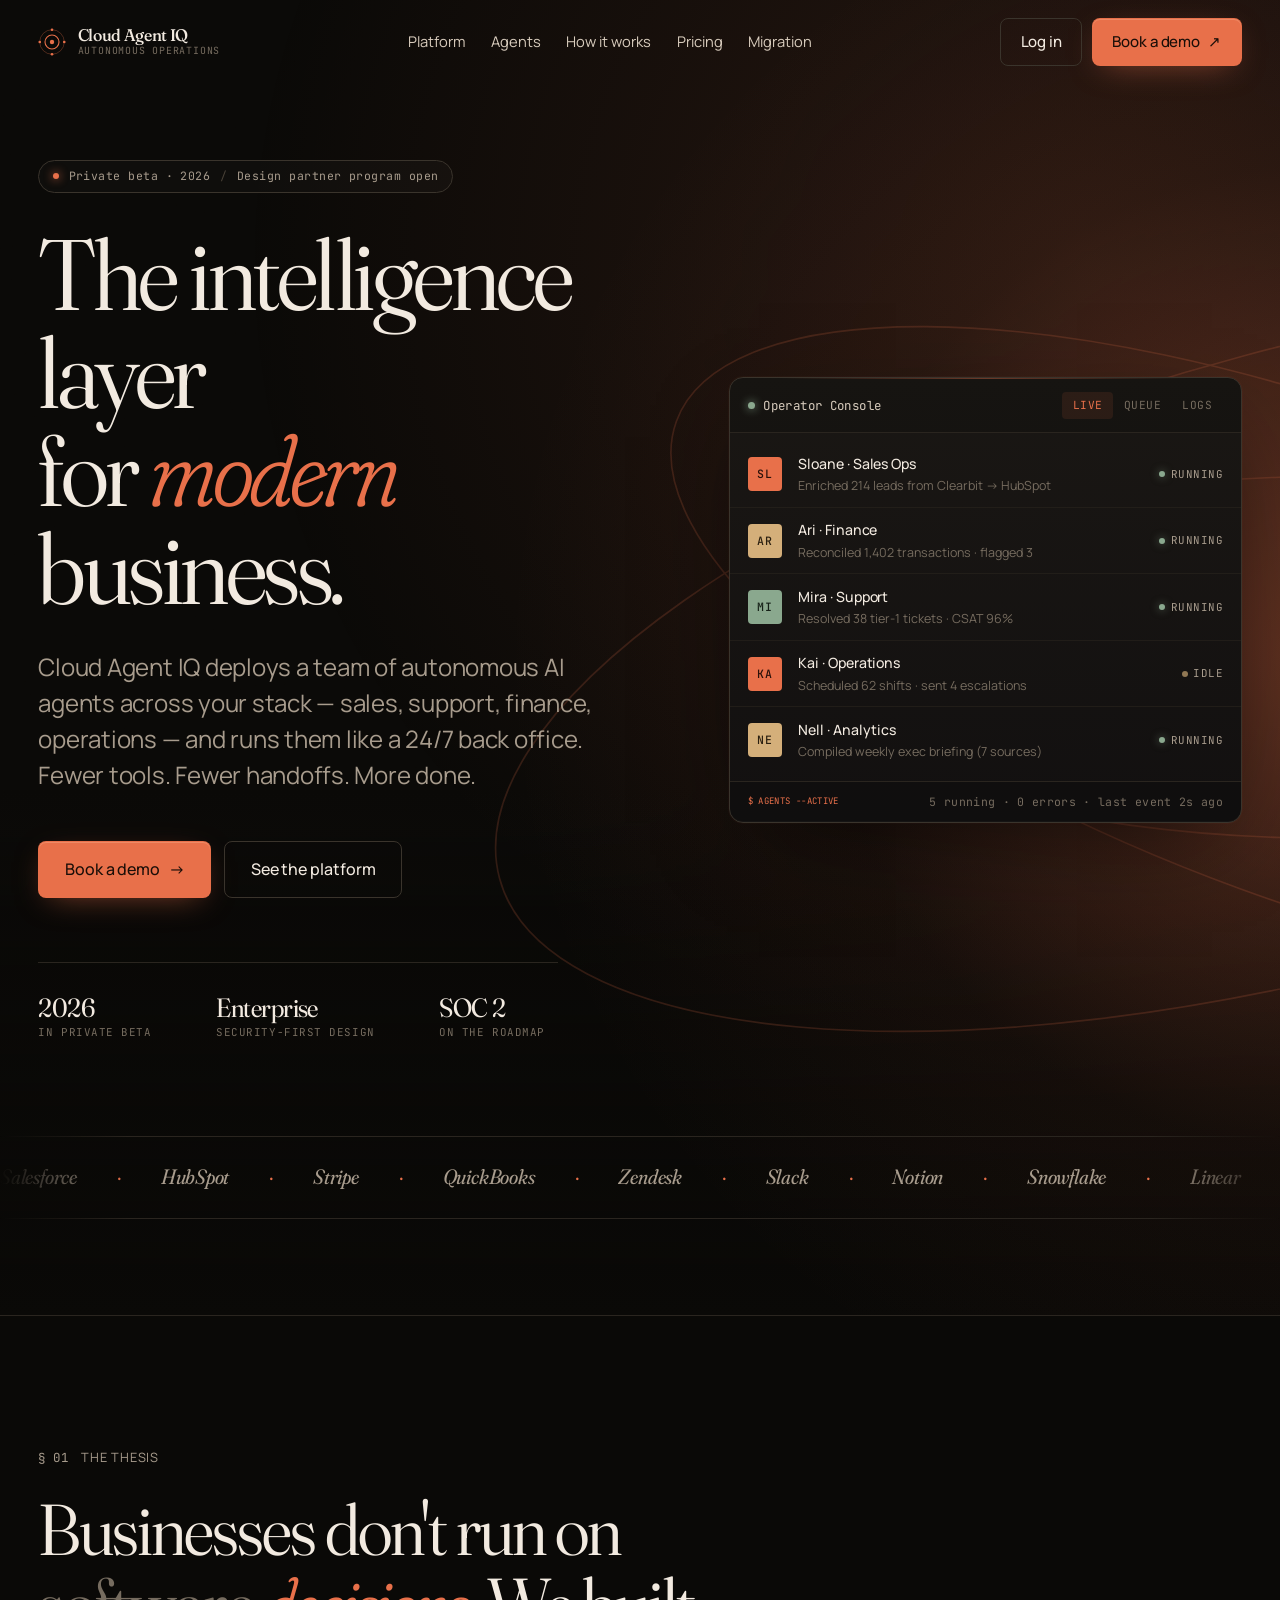
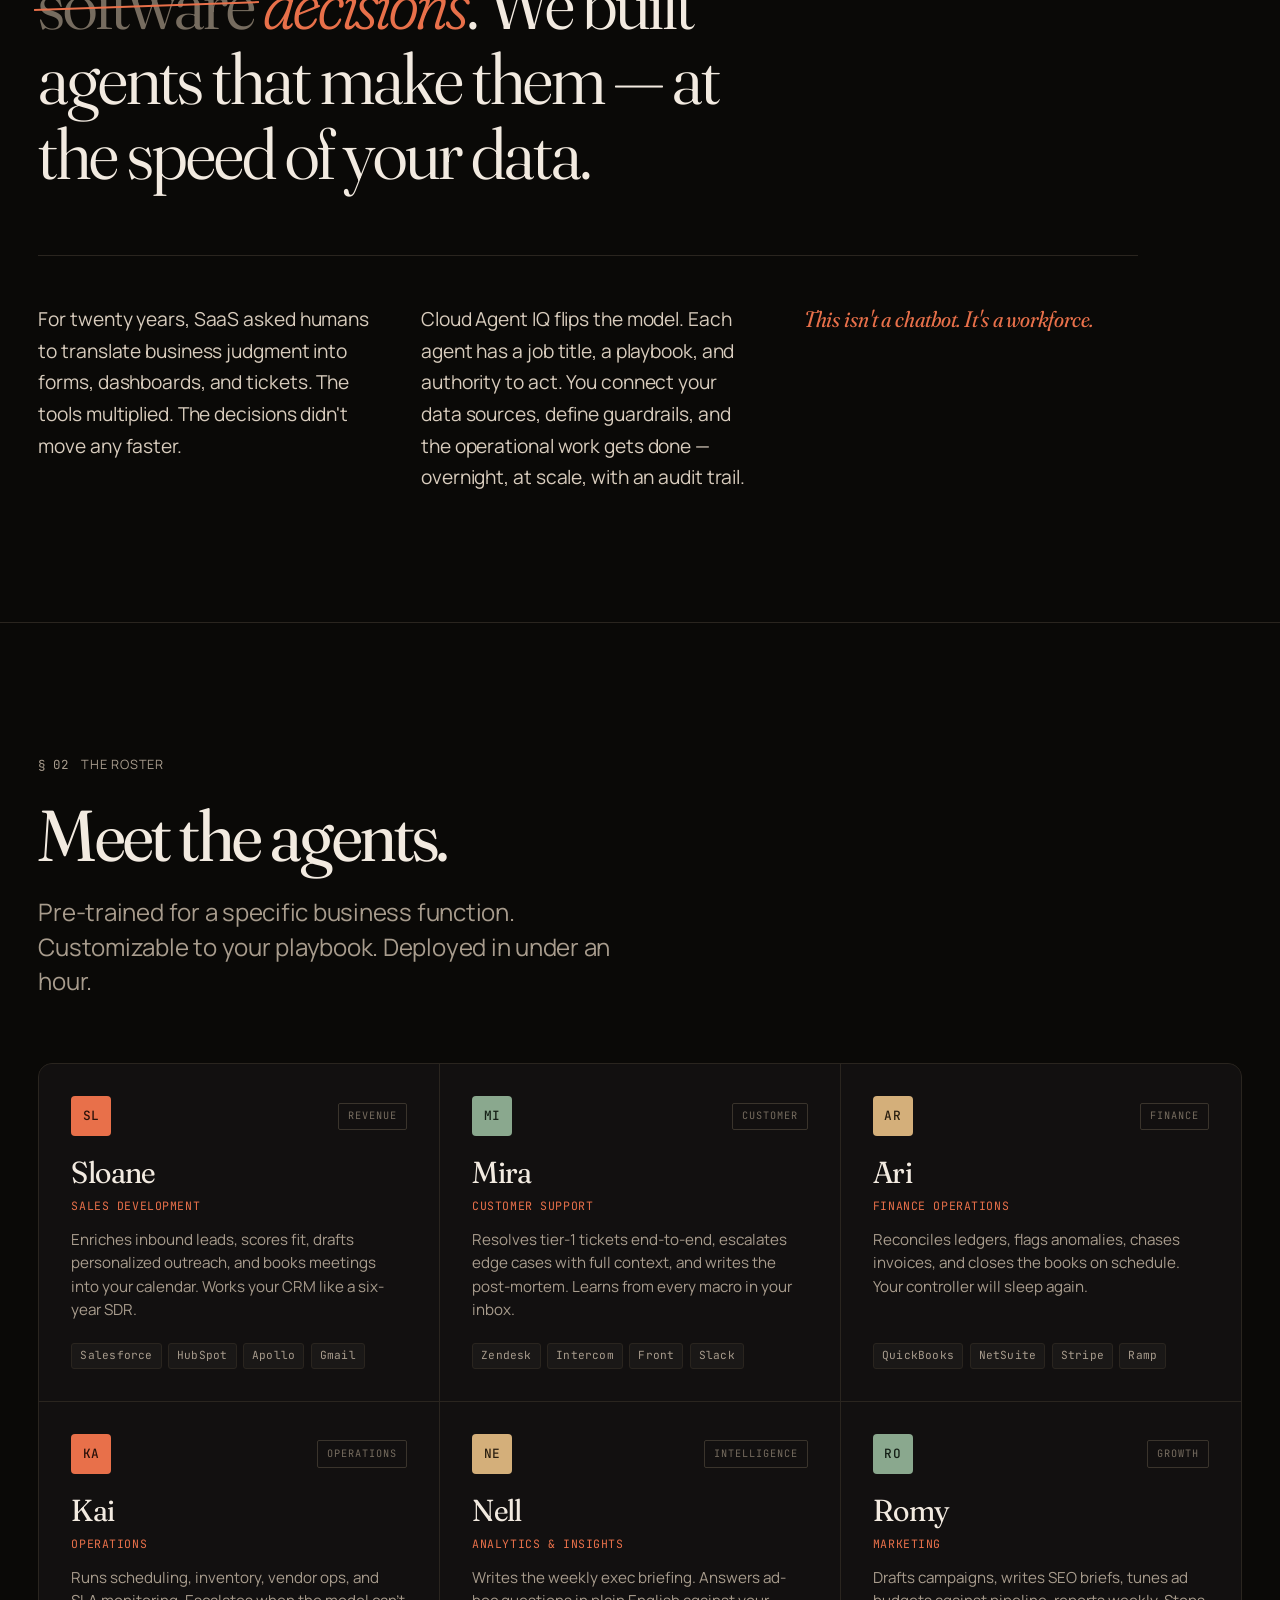
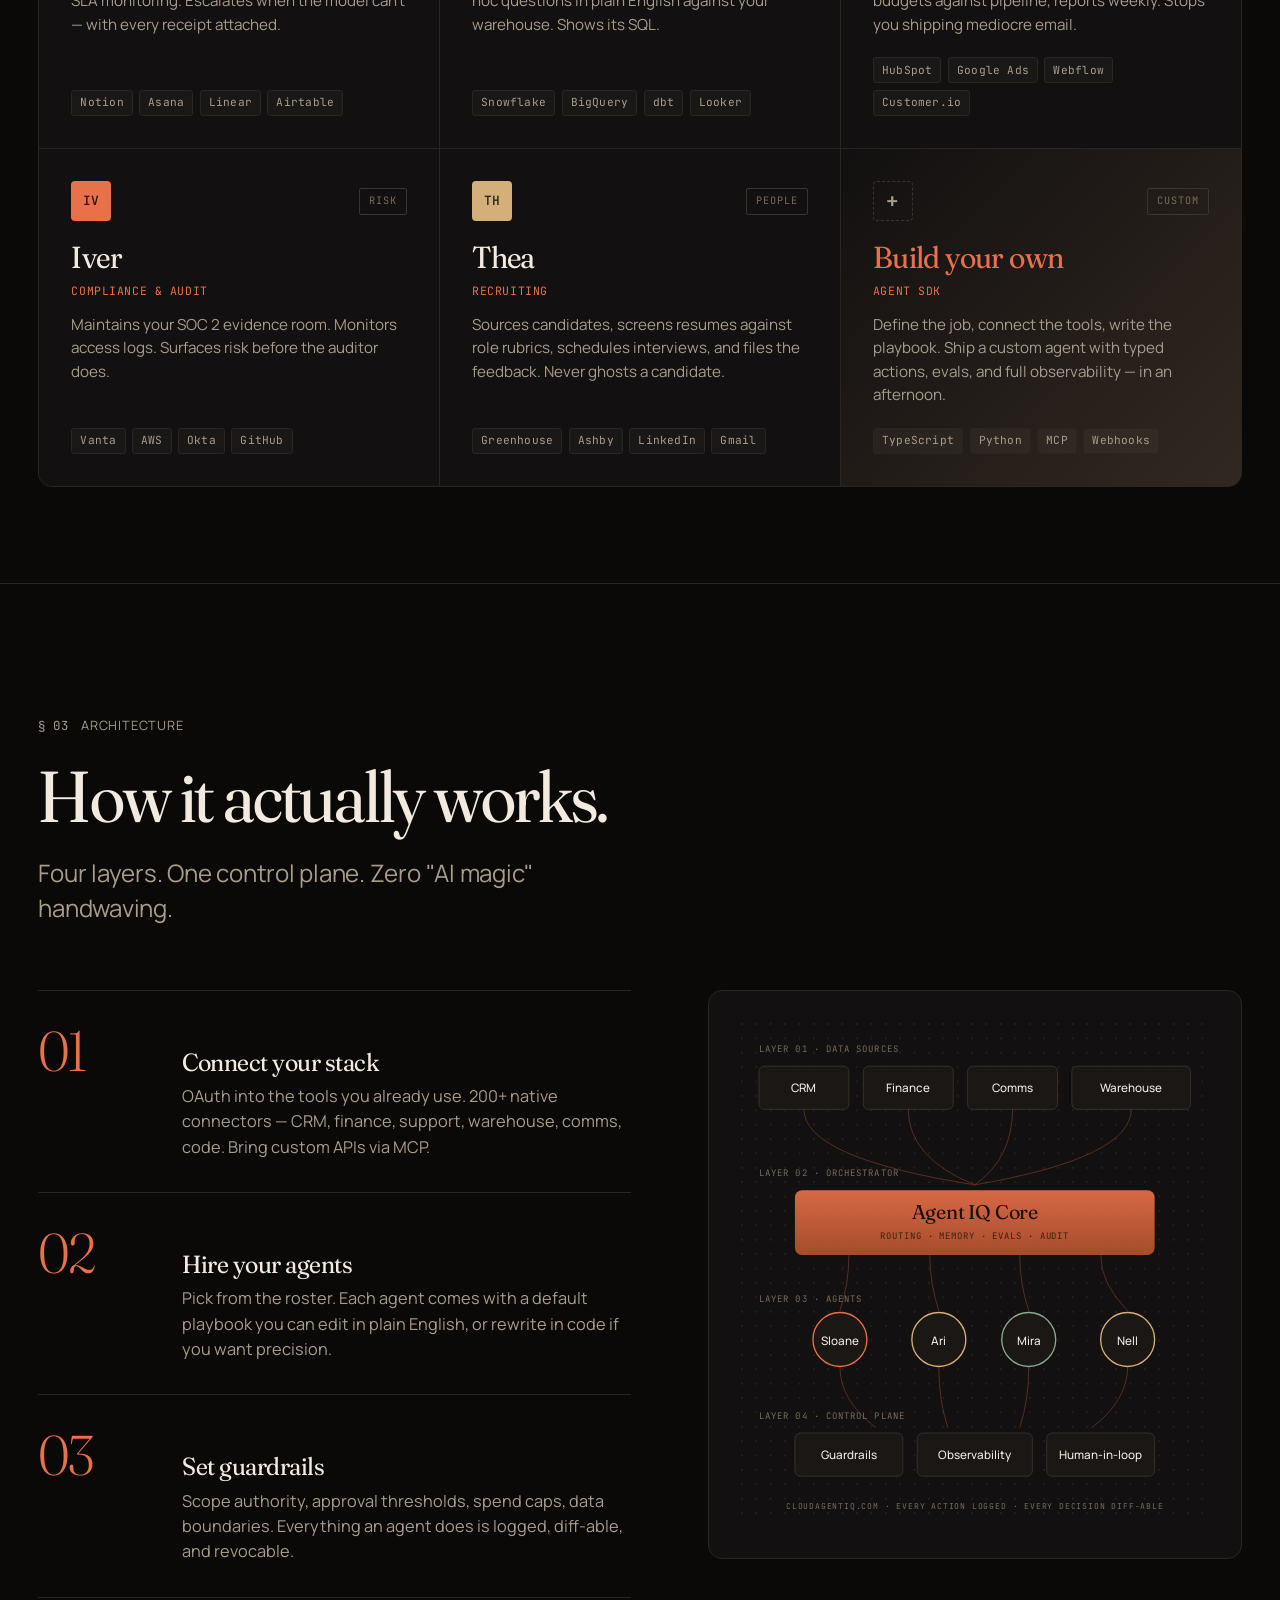
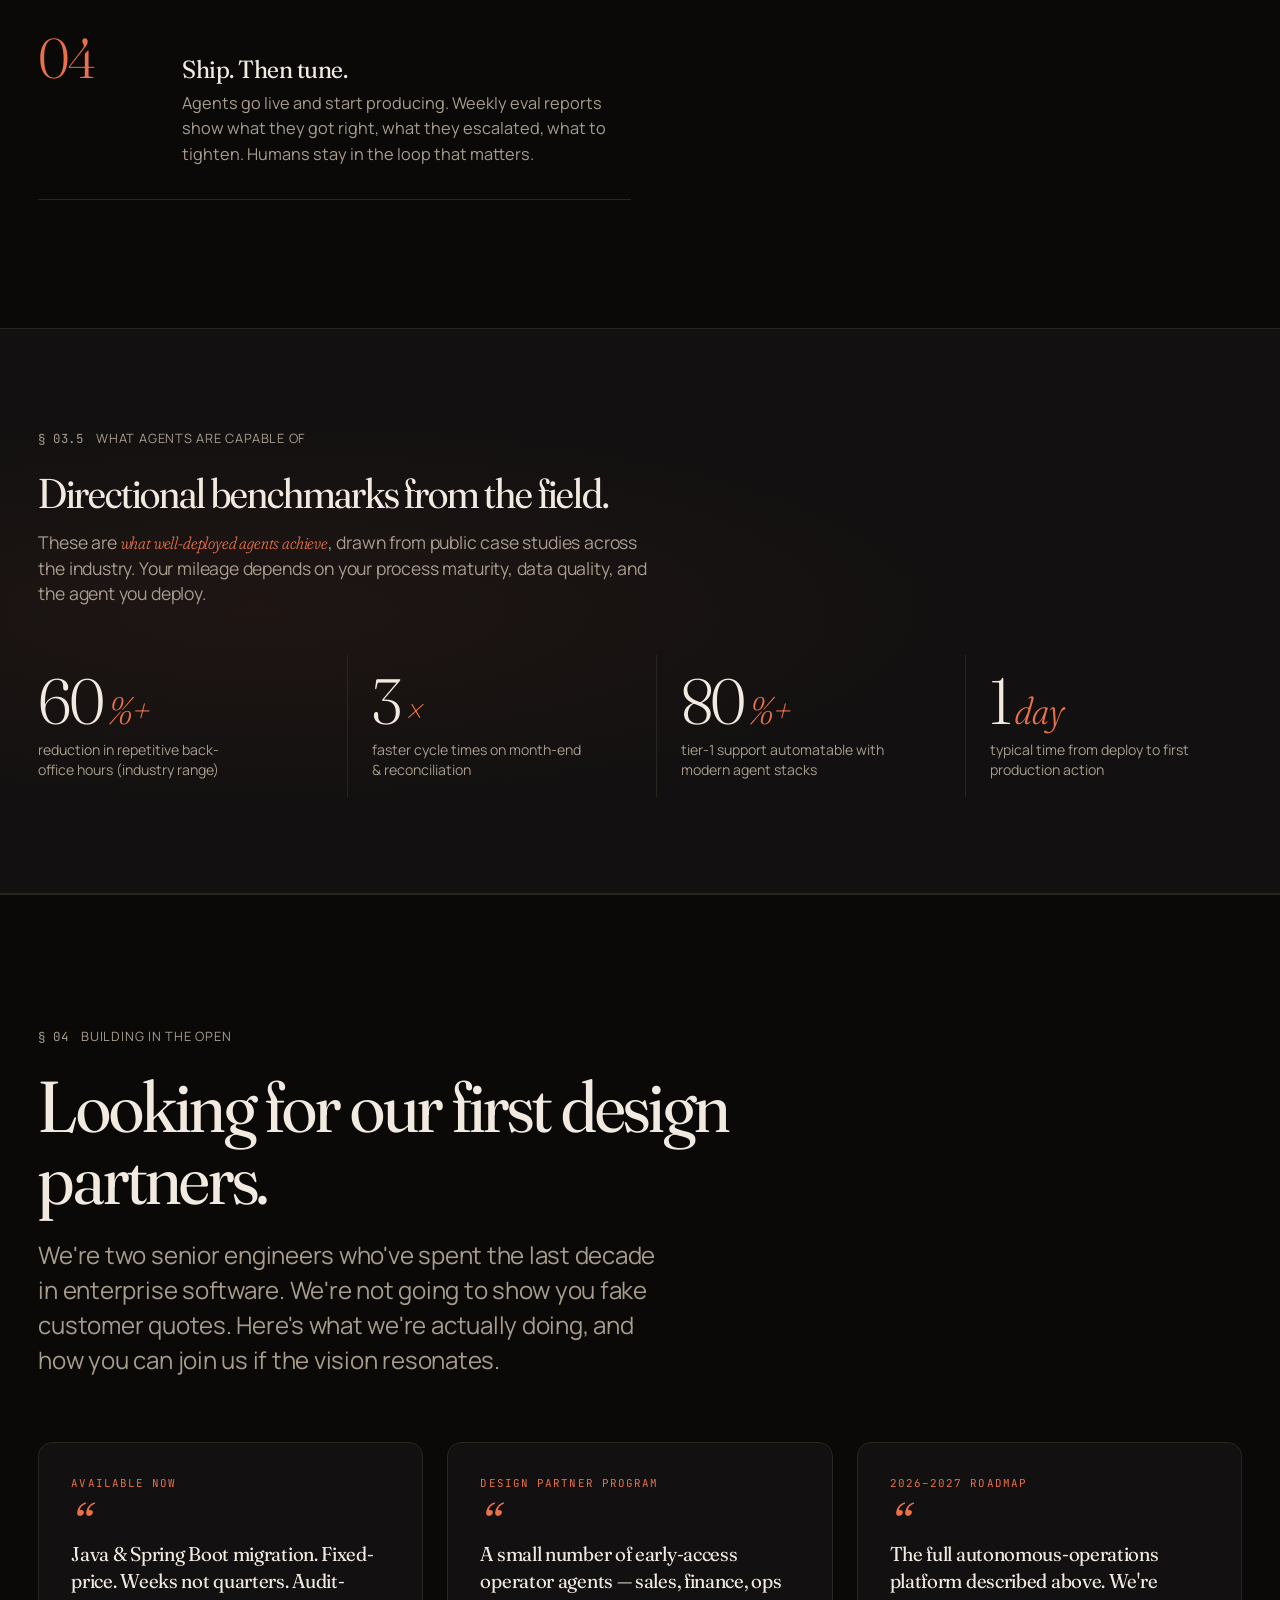
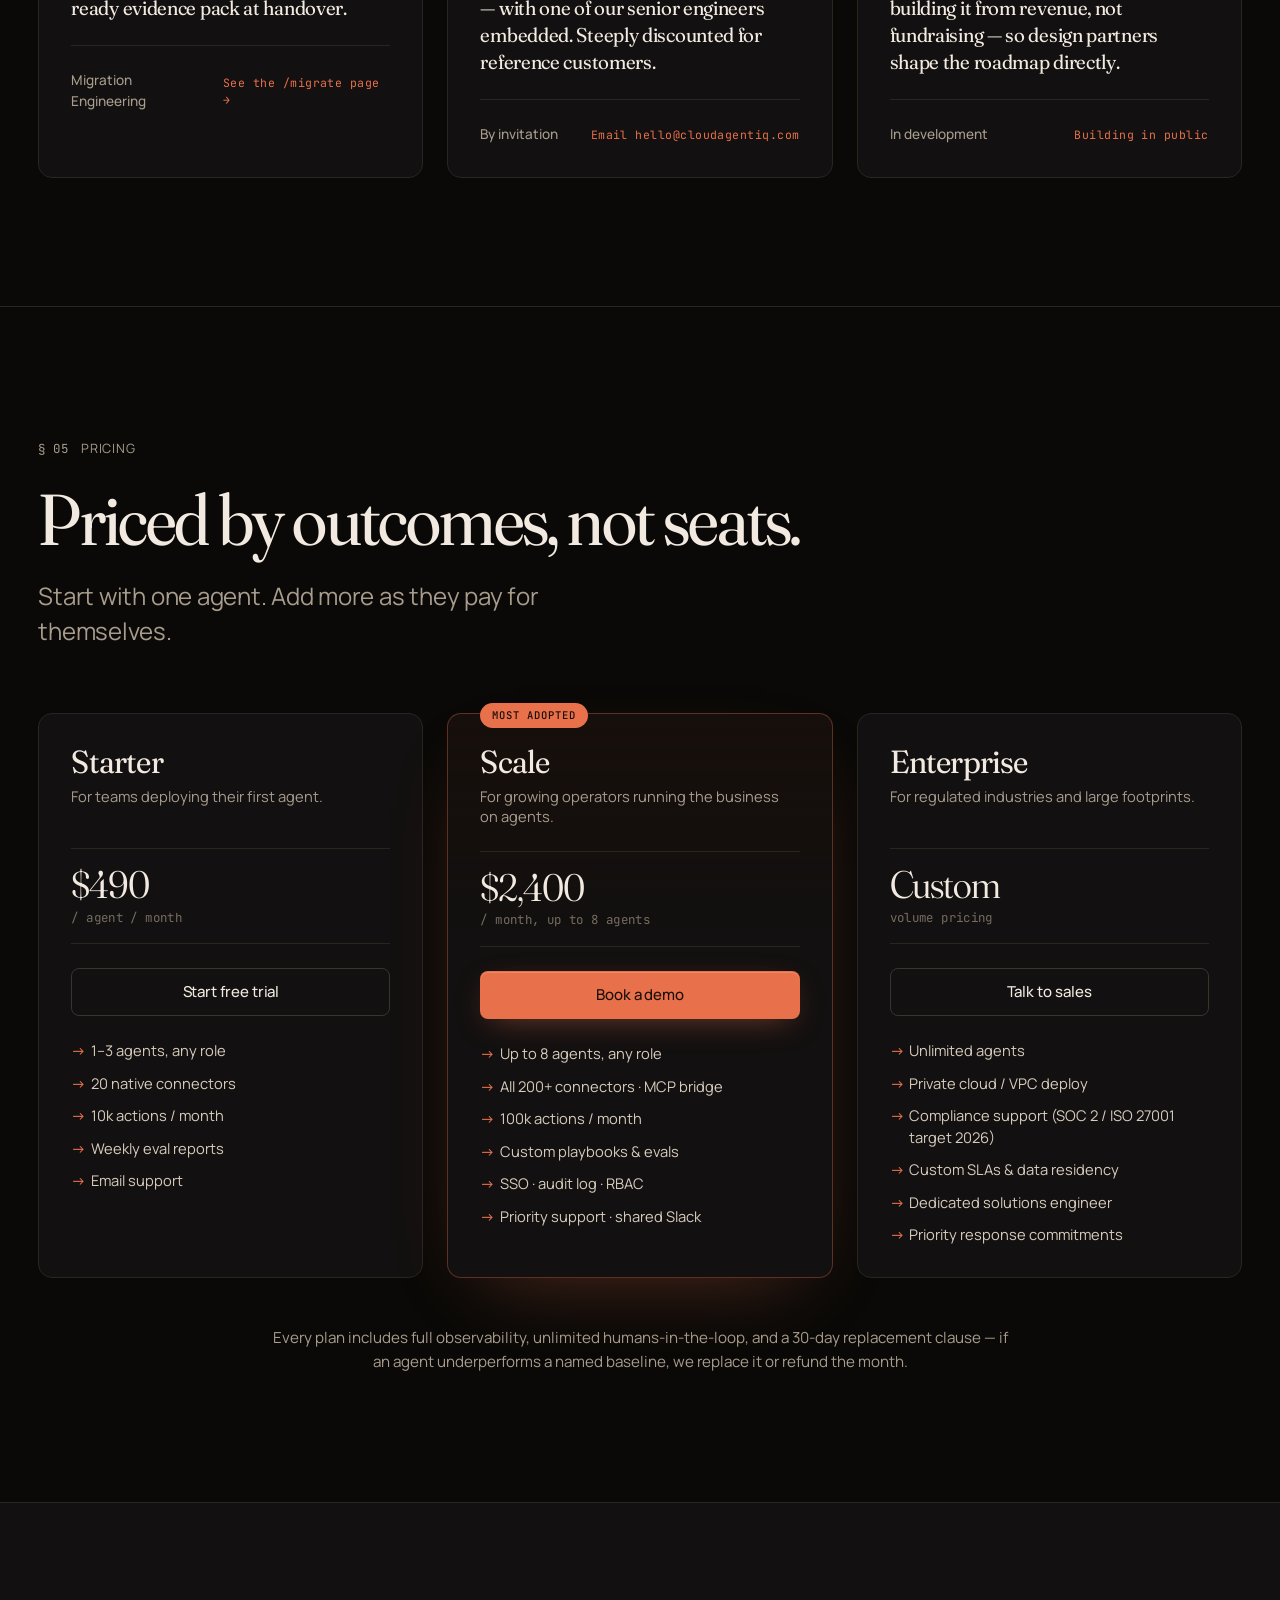
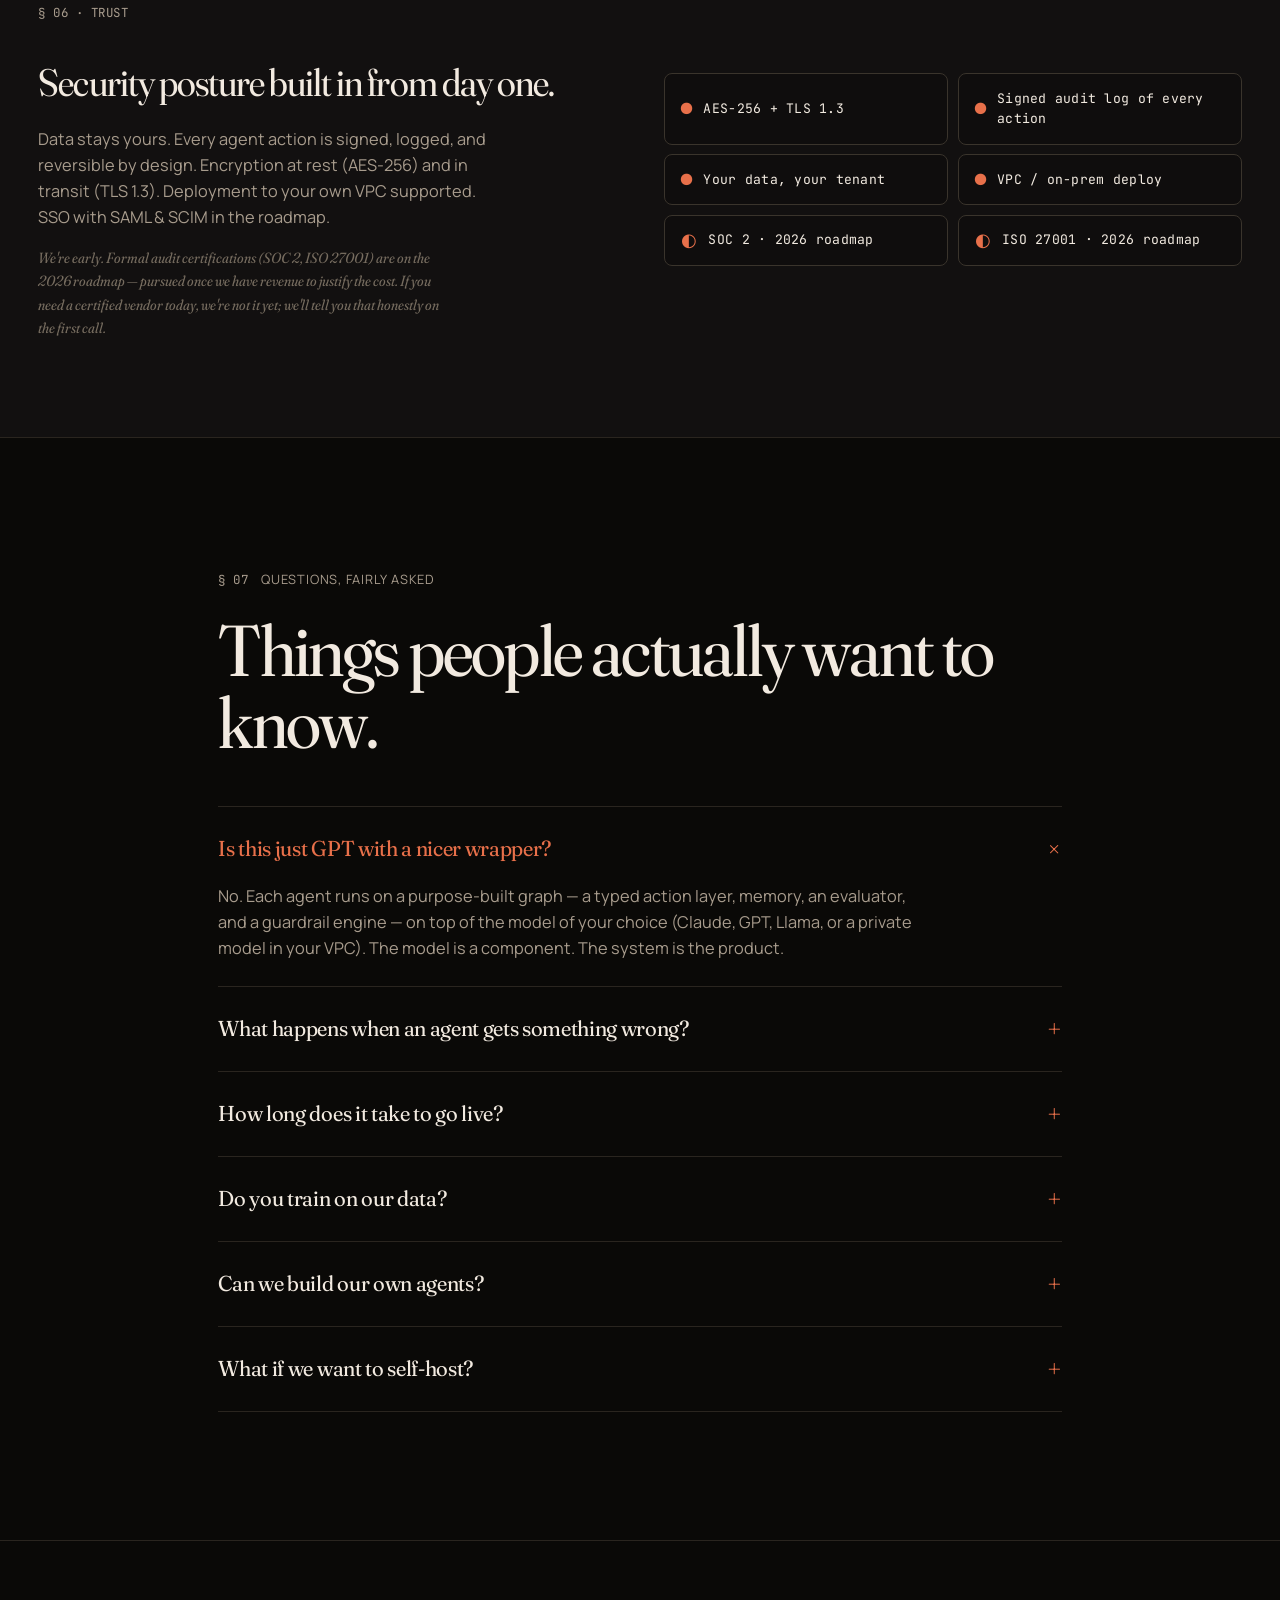
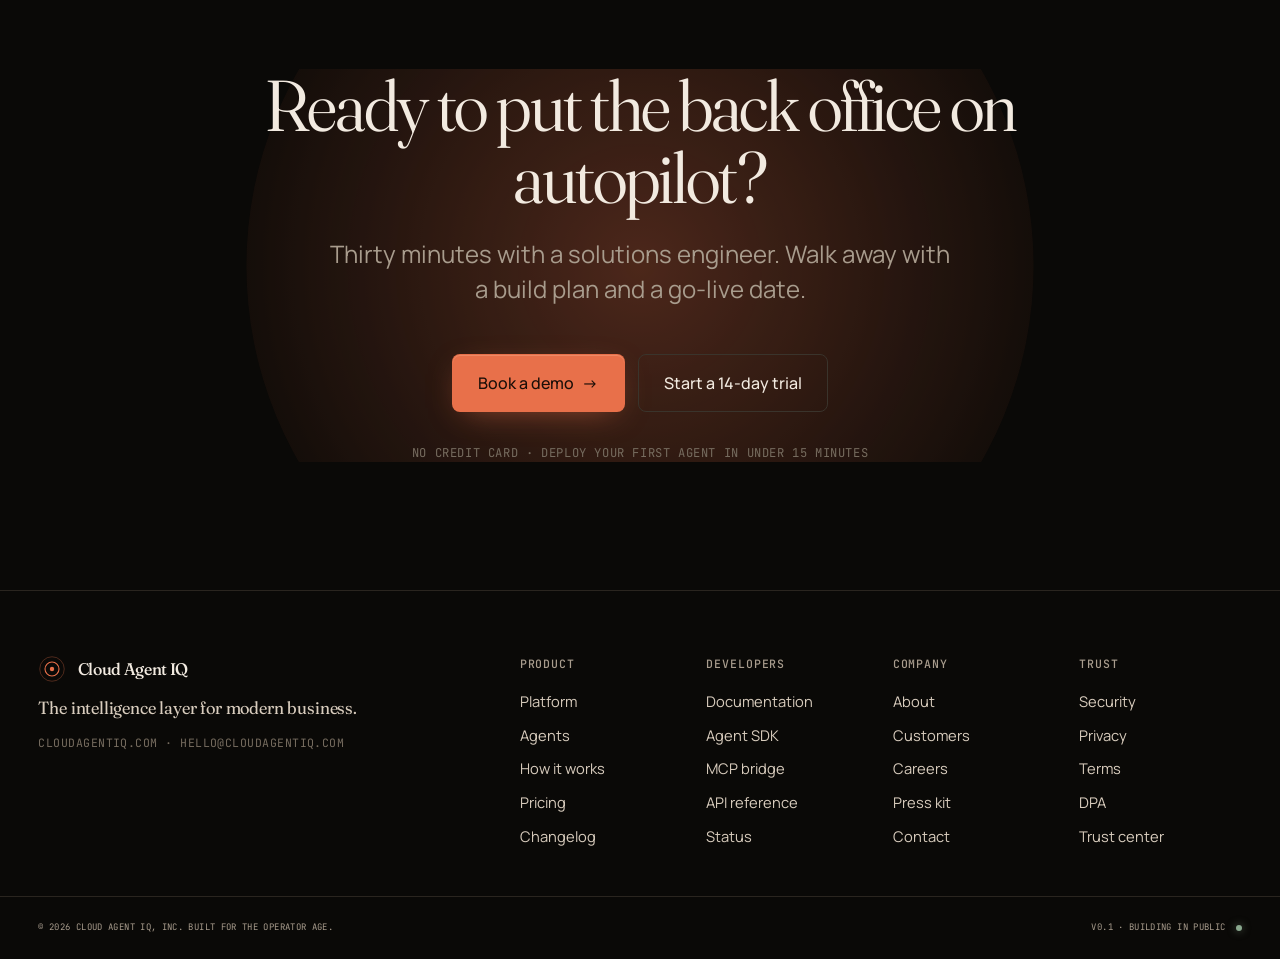
==== commit f8e3554f: "fix: remove unsubstantiated claims from homepage Before sending real prospects to this site, scrubbi" ====
--- a/index.html
+++ b/index.html
@@ -49,10 +49,10 @@
   <link rel="preconnect" href="https://fonts.gstatic.com" crossorigin />
   <link href="https://fonts.googleapis.com/css2?family=Fraunces:opsz,wght,SOFT@9..144,300..900,0..100&family=Manrope:wght@300..800&family=JetBrains+Mono:wght@400;500&display=swap" rel="stylesheet" />
 
-  <link rel="icon" type="image/svg+xml" href="/favicon.svg" />
-  <link rel="apple-touch-icon" href="/apple-touch-icon.svg" />
-
-  <link rel="stylesheet" href="/styles.css" />
+  <link rel="icon" type="image/svg+xml" href="favicon.svg" />
+  <link rel="apple-touch-icon" href="apple-touch-icon.svg" />
+
+  <link rel="stylesheet" href="styles.css" />
 </head>
 <body>
   <!-- Grain overlay for texture -->
@@ -83,7 +83,7 @@
         <a href="#agents">Agents</a>
         <a href="#how">How it works</a>
         <a href="#pricing">Pricing</a>
-        <a href="#docs">Docs</a>
+        <a href="migrate.html">Migration</a>
       </nav>
       <div class="nav-cta">
         <a href="#login" class="btn btn-ghost">Log in</a>
@@ -101,7 +101,7 @@
         <a href="#agents">Agents</a>
         <a href="#how">How it works</a>
         <a href="#pricing">Pricing</a>
-        <a href="#docs">Docs</a>
+        <a href="migrate.html">Migration</a>
         <a href="#login">Log in</a>
       </nav>
       <a href="#demo" class="btn btn-primary btn-block btn-lg">Book a demo <span aria-hidden="true">↗</span></a>
@@ -134,9 +134,9 @@
         <div class="hero-copy">
           <div class="eyebrow">
             <span class="dot"></span>
-            <span>v4.2 · Operator Release</span>
+            <span>Private beta · 2026</span>
             <span class="divider">/</span>
-            <span>Now with multi-agent orchestration</span>
+            <span>Design partner program open</span>
           </div>
 
           <h1 class="hero-title">
@@ -160,16 +160,16 @@
 
           <div class="hero-meta">
             <div class="meta-item">
-              <span class="meta-num">42k+</span>
-              <span class="meta-label">agents deployed</span>
+              <span class="meta-num">2026</span>
+              <span class="meta-label">in private beta</span>
             </div>
             <div class="meta-item">
-              <span class="meta-num">99.98%</span>
-              <span class="meta-label">uptime SLA</span>
+              <span class="meta-num">Enterprise</span>
+              <span class="meta-label">security-first design</span>
             </div>
             <div class="meta-item">
               <span class="meta-num">SOC&nbsp;2</span>
-              <span class="meta-label">Type II certified</span>
+              <span class="meta-label">on the roadmap</span>
             </div>
           </div>
         </div>
@@ -579,81 +579,90 @@
     <!-- METRICS BAND -->
     <section class="metrics">
       <div class="container">
+        <div class="section-head" style="max-width: 760px; margin-bottom: 3rem;">
+          <div class="section-mark">
+            <span class="mono">§ 03.5</span>
+            <span class="section-label">What agents are capable of</span>
+          </div>
+          <h2 class="section-title" style="font-size: clamp(1.8rem, 3.5vw, 2.6rem);">Directional benchmarks from the field.</h2>
+          <p class="section-lede" style="font-size: 1.1rem; margin-top: 1rem;">These are <em>what well-deployed agents achieve</em>, drawn from public case studies across the industry. Your mileage depends on your process maturity, data quality, and the agent you deploy.</p>
+        </div>
         <div class="metrics-grid">
           <div class="metric">
             <div class="metric-value">
-              <span class="metric-num" data-count="73">73</span>
-              <span class="metric-unit">%</span>
-            </div>
-            <div class="metric-label">reduction in manual back-office hours</div>
+              <span class="metric-num" data-count="60">60</span>
+              <span class="metric-unit">%+</span>
+            </div>
+            <div class="metric-label">reduction in repetitive back-office hours (industry range)</div>
           </div>
           <div class="metric">
             <div class="metric-value">
-              <span class="metric-num" data-count="4.1">4.1</span>
+              <span class="metric-num" data-count="3">3</span>
               <span class="metric-unit">×</span>
             </div>
-            <div class="metric-label">faster month-end close, on average</div>
+            <div class="metric-label">faster cycle times on month-end &amp; reconciliation</div>
           </div>
           <div class="metric">
             <div class="metric-value">
-              <span class="metric-num" data-count="96">96</span>
-              <span class="metric-unit">%</span>
-            </div>
-            <div class="metric-label">tier-1 support resolved without escalation</div>
+              <span class="metric-num" data-count="80">80</span>
+              <span class="metric-unit">%+</span>
+            </div>
+            <div class="metric-label">tier-1 support automatable with modern agent stacks</div>
           </div>
           <div class="metric">
             <div class="metric-value">
-              <span class="metric-num" data-count="11">11</span>
-              <span class="metric-unit">min</span>
-            </div>
-            <div class="metric-label">median time from signup to first live agent</div>
+              <span class="metric-num" data-count="1">1</span>
+              <span class="metric-unit">day</span>
+            </div>
+            <div class="metric-label">typical time from deploy to first production action</div>
           </div>
         </div>
       </div>
     </section>
 
-    <!-- USE CASES -->
+    <!-- DESIGN PARTNERS (replaces fictional case studies) -->
     <section class="cases">
       <div class="container">
         <div class="section-head">
           <div class="section-mark">
             <span class="mono">§ 04</span>
-            <span class="section-label">In the wild</span>
-          </div>
-          <h2 class="section-title">What teams are doing with it.</h2>
+            <span class="section-label">Building in the open</span>
+          </div>
+          <h2 class="section-title">Looking for our first design partners.</h2>
+          <p class="section-lede">We're two senior engineers who've spent the last decade in enterprise software. We're not going to show you fake customer quotes. Here's what we're actually doing, and how you can join us if the vision resonates.</p>
         </div>
 
         <div class="cases-grid">
           <article class="case-card">
-            <div class="case-industry">Series B SaaS</div>
+            <div class="case-industry">Available now</div>
             <blockquote>
-              "Sloane handles our entire inbound lead pipe. Our AEs only see opportunities that passed a five-point qualification. We shut down our SDR BPO contract in month two."
+              Java &amp; Spring Boot migration. Fixed-price. Weeks not quarters. Audit-ready evidence pack at handover.
             </blockquote>
             <div class="case-attribution">
-              <span class="case-role">VP Sales</span>
-              <span class="case-result">+ $4.2M influenced pipeline, Q3</span>
+              <span class="case-role">Migration Engineering</span>
+              <span class="case-result"><a href="migrate.html" style="color: var(--ember);">See the /migrate page →</a></span>
             </div>
           </article>
 
           <article class="case-card">
-            <div class="case-industry">Healthcare, 400+ employees</div>
+            <div class="case-industry">Design partner program</div>
             <blockquote>
-              "Ari closes the books in six days instead of nineteen. She flags the three weird invoices, the controller approves, done. That's it. That's the month-end."
+              A small number of early-access operator agents — sales, finance, ops — with one of our senior engineers embedded. Steeply discounted for reference customers.
             </blockquote>
             <div class="case-attribution">
-              <span class="case-role">CFO</span>
-              <span class="case-result">− 68% close cycle time</span>
+              <span class="case-role">By invitation</span>
+              <span class="case-result">Email hello@cloudagentiq.com</span>
             </div>
           </article>
 
           <article class="case-card">
-            <div class="case-industry">E-commerce, 8-figure GMV</div>
+            <div class="case-industry">2026–2027 roadmap</div>
             <blockquote>
-              "Mira resolves 94% of tier-1 with better CSAT than our offshore team. We re-deployed our humans onto VIP accounts. Everyone wins except the old ticket backlog."
+              The full autonomous-operations platform described above. We're building it from revenue, not fundraising — so design partners shape the roadmap directly.
             </blockquote>
             <div class="case-attribution">
-              <span class="case-role">Head of CX</span>
-              <span class="case-result">24/7 first-response in under 40s</span>
+              <span class="case-role">In development</span>
+              <span class="case-result">Building in public</span>
             </div>
           </article>
         </div>
@@ -727,10 +736,10 @@
             <ul class="tier-features">
               <li>Unlimited agents</li>
               <li>Private cloud / VPC deploy</li>
-              <li>HIPAA · SOC 2 Type II · ISO 27001</li>
-              <li>Custom SLAs & data residency</li>
+              <li>Compliance support (SOC 2 / ISO 27001 target 2026)</li>
+              <li>Custom SLAs &amp; data residency</li>
               <li>Dedicated solutions engineer</li>
-              <li>24/7 on-call</li>
+              <li>Priority response commitments</li>
             </ul>
           </article>
 
@@ -748,16 +757,17 @@
         <div class="security-grid">
           <div class="security-copy">
             <span class="mono section-mark-single">§ 06 · Trust</span>
-            <h2>Built for the CISO's approval, not just the operator's wishlist.</h2>
-            <p>Data stays yours. Every agent action is signed, logged, and reversible. Encryption at rest (AES-256) and in transit (TLS 1.3). SSO with SAML &amp; SCIM. Data residency in US, EU, or your own VPC.</p>
+            <h2>Security posture built in from day one.</h2>
+            <p>Data stays yours. Every agent action is signed, logged, and reversible by design. Encryption at rest (AES-256) and in transit (TLS 1.3). Deployment to your own VPC supported. SSO with SAML &amp; SCIM in the roadmap.</p>
+            <p style="margin-top: 1rem; font-size: 0.92rem; color: var(--muted); font-style: italic; font-family: var(--font-display); font-variation-settings: 'opsz' 100, 'SOFT' 60;">We're early. Formal audit certifications (SOC 2, ISO 27001) are on the 2026 roadmap — pursued once we have revenue to justify the cost. If you need a certified vendor today, we're not it yet; we'll tell you that honestly on the first call.</p>
           </div>
           <ul class="badges">
-            <li><span class="badge-mark">◐</span>SOC 2 Type II</li>
-            <li><span class="badge-mark">◑</span>ISO 27001</li>
-            <li><span class="badge-mark">◒</span>HIPAA ready</li>
-            <li><span class="badge-mark">◓</span>GDPR &amp; DPF</li>
             <li><span class="badge-mark">●</span>AES-256 + TLS 1.3</li>
-            <li><span class="badge-mark">○</span>SAML · SCIM · SSO</li>
+            <li><span class="badge-mark">●</span>Signed audit log of every action</li>
+            <li><span class="badge-mark">●</span>Your data, your tenant</li>
+            <li><span class="badge-mark">●</span>VPC / on-prem deploy</li>
+            <li><span class="badge-mark">◐</span>SOC 2 · 2026 roadmap</li>
+            <li><span class="badge-mark">◐</span>ISO 27001 · 2026 roadmap</li>
           </ul>
         </div>
       </div>
@@ -897,11 +907,11 @@
     <div class="footer-bottom">
       <div class="container footer-bottom-inner">
         <span class="mono">© 2026 Cloud Agent IQ, Inc. Built for the operator age.</span>
-        <span class="mono">v4.2.0 · all systems operational <span class="status-dot running"></span></span>
+        <span class="mono">v0.1 · building in public <span class="status-dot running"></span></span>
       </div>
     </div>
   </footer>
 
-  <script src="/app.js" defer></script>
+  <script src="app.js" defer></script>
 </body>
 </html>
